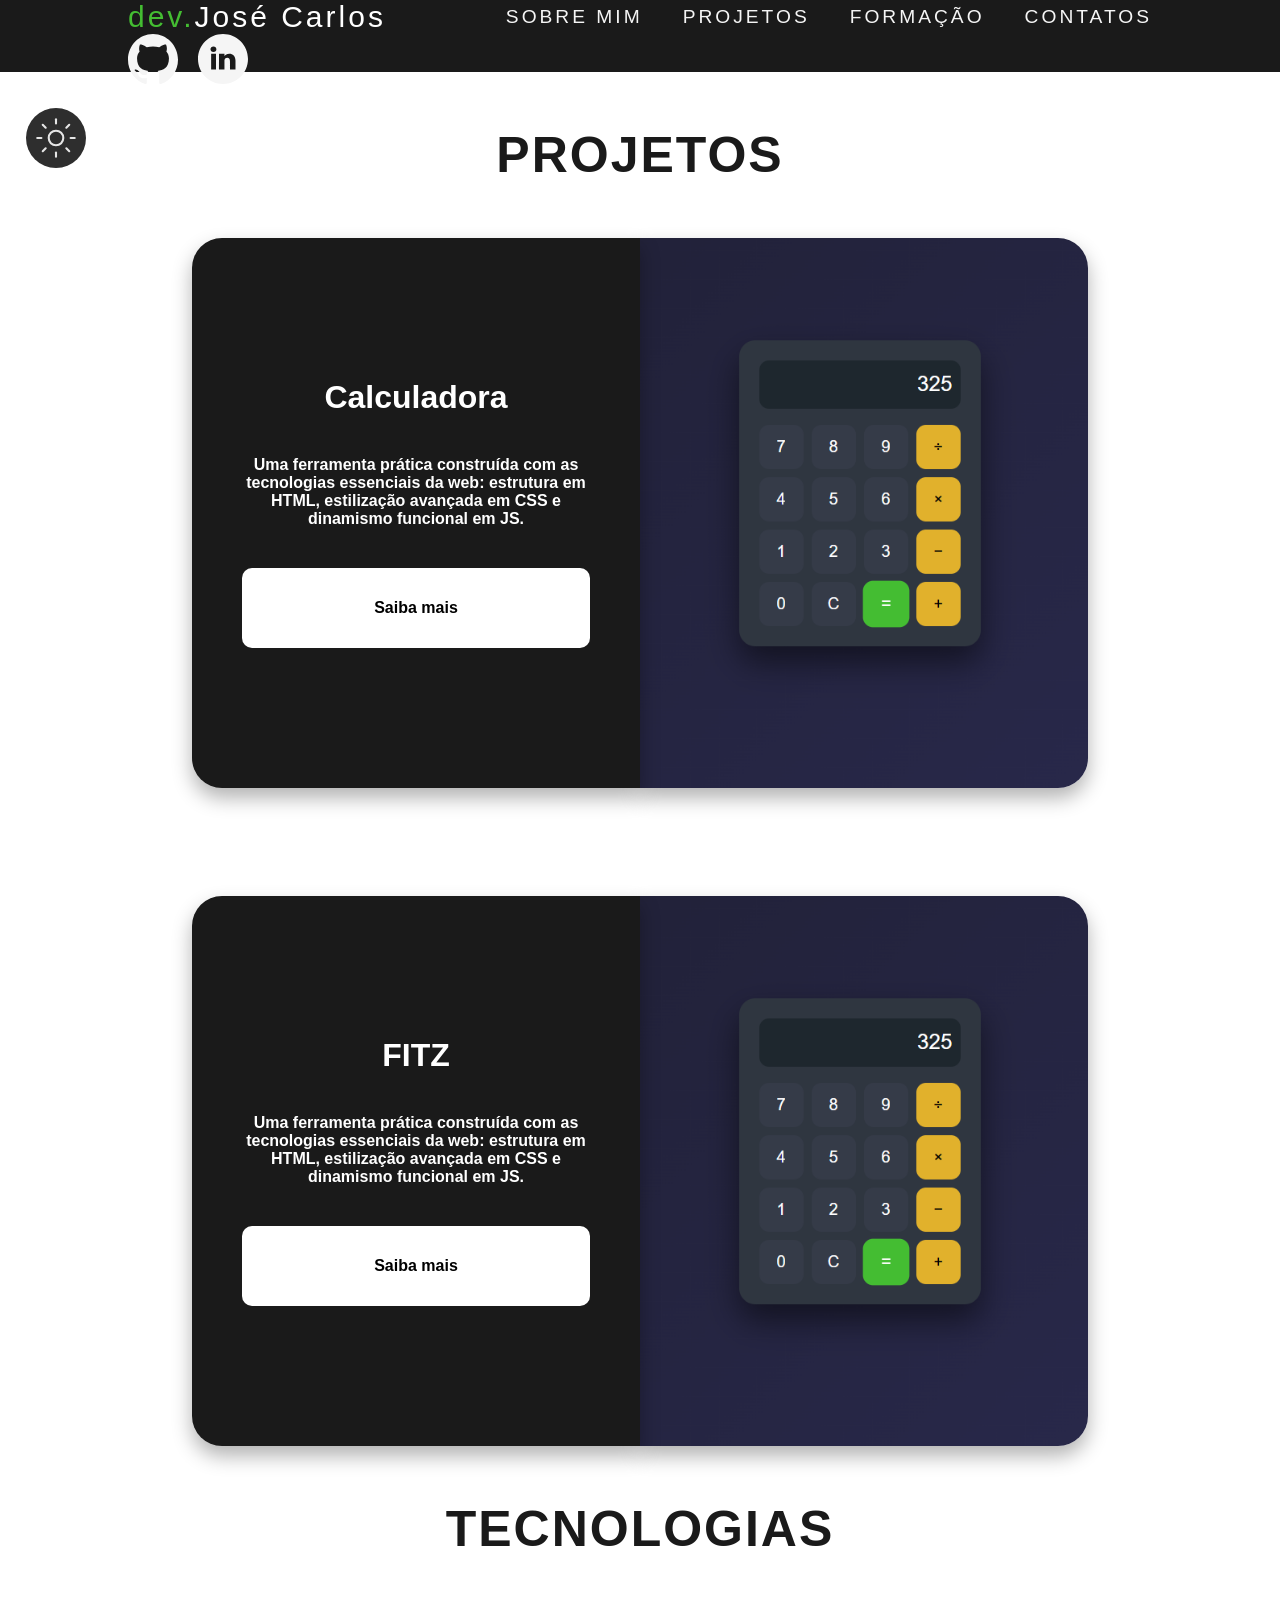
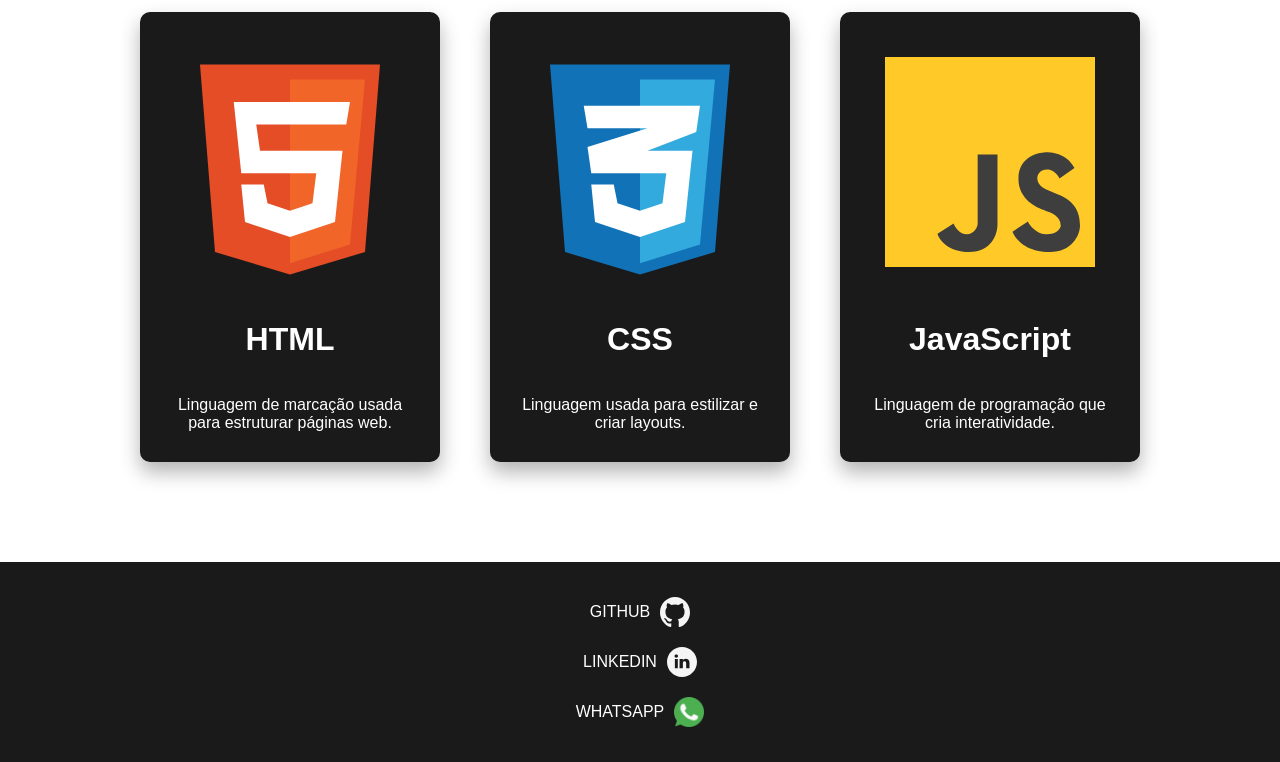
==== index.html @ c743f8f6 "fixamento de espaçamentos no css" ====
<!DOCTYPE html>
<html lang="en">

<head>
    <meta charset="UTF-8">
    <meta name="viewport" content="width=device-width, initial-scale=1.0">
    <title>Portfólio de José Carlos</title>
    <link rel="stylesheet" href="styles.css">
</head>


<body>
    <header>
        <nav class="nav-list">
            <a class="logo" href="log"><span>dev.</span>José Carlos</a>
            <ul>
                <li><a href="">SOBRE MIM</a></li>
                <li><a href="">PROJETOS</a></li>
                <li><a href="">FORMAÇÃO</a></li>
                <li><a href="">CONTATOS</a></li>
            </ul>
            <div class="social">
                <a href="https://github.com/JoseCarlos-SL" class="link_icon" target="_blank"><img src="img/github.svg" alt=""></a>
                <a href="" class="link_icon" target="_blank"><img src="img/linkedin.svg" alt=""></a>
            </div>
        </nav>
    </header>


    <main>
        <button id="toggle-dark" class="botao-tema">
                <img src="img/dark-mode.svg" alt="">
            </button>
        <section id="sobremim">

        </section>
        <section id="projetos">
            <h2>PROJETOS</h2>

            <article id="calculadora" class="box-geral">
                <div class="box-left">
                    <h3>Calculadora</h3>
                    <p>Uma ferramenta prática construída com as tecnologias essenciais da web: estrutura em HTML,
                        estilização avançada em CSS e dinamismo funcional em JS. </p>
                    <a href="">
                        <p>Saiba mais</p>
                    </a>
                </div>
                <div class="box-right"></div>
            </article>

            <article id="calculadora" class="box-geral">
                <div class="box-left">
                    <h3>FITZ</h3>
                    <p>Uma ferramenta prática construída com as tecnologias essenciais da web: estrutura em HTML,
                        estilização avançada em CSS e dinamismo funcional em JS. </p>
                    <a href="">
                        <p>Saiba mais</p>
                    </a>
                </div>
                <div class="box-right"></div>
            </article>

        </section>

        <section id="formacao">
            <h2>TECNOLOGIAS</h2>

            <div class="coluna-tecnologias">

                <article class="card">
                    <img src="img/html.svg" alt="">
                    <h3 class="tech-nome">HTML</h3>
                    <p class="tech-descricao">
                        Linguagem de marcação usada para estruturar páginas web.
                    </p>
                </article>


                <article class="card">
                    <img src="img/css.svg" alt="">
                    <h3 class="tech-nome">CSS</h3>
                    <p class="tech-descricao">
                        Linguagem usada para estilizar e criar layouts.
                    </p>

                </article>


                <article class="card">
                    <img src="img/js.svg" alt="">
                    <h3 class="tech-nome">JavaScript</h3>
                    <p class="tech-descricao">
                        Linguagem de programação que cria interatividade.
                    </p>

                </article>

            </div>

        </section>


        <section id="contatos">

        </section>
    </main>
    </div>

    <footer>
        <nav aria-label="Redes sociais">
            <ul>
                <li>
                    <a href="https://github.com/JoseCarlos-SL" target="_blank" rel="noopener noreferrer">
                        GITHUB <img src="img/github.svg" alt="">
                    </a>
                </li>
                <li>
                    <a href="https://linkedin.com/in/seuusuario" target="_blank" rel="noopener noreferrer">
                        LINKEDIN <img src="img/linkedin.svg" alt="">
                    </a>
                </li>
                <li>
                    <a href="https://wa.me/11985174779" target="_blank" rel="noopener noreferrer">
                        WHATSAPP <img src="img/whatsapp.png" alt="">
                    </a>
                </li>
            </ul>
        </nav>
    </footer>

    <script src="script.js"></script>
</body>

</html>
---- styles.css ----
* {
  padding: 0;
  margin: 0;
  box-sizing: border-box;
  font-family: "Inter", sans-serif;
  text-decoration: none;
  color: var(--textb-color);
  list-style: none;
}

/* *, *::before, *::after {
  transition:
    background-color 0.5s ease-in-out 0.3s,
    color 0.5s ease-in-out 0.3s,
    border-color 0.5s ease-in-out 0.3s,
    box-shadow 0.5s ease-in-out 0.3s;
} */

:root {
  --h2-color: #1a1a1a;
  --bg-color: #ffffff;
  --bg2-color: #1a1a1a;
  --bghover-color: #e1b12c;
  --textb-color: #ffffff;
  --textp-color: #000000;
  --box-shadow-color: 0 10px 20px rgba(0, 0, 0, 0.3);
  --bgc-color: #161b22;

  --dark-img: url(dark-mode.svg);
}

/* mudança ao apertar o botão do dark mode */
:root.dark-mode {
  --h2-color: #ffffff;
  --bg-color: #1a1a1a;
  --bg2-color: #ffffff;
  --bghover-color: #44bd32;
  --textb-color: rgb(0, 0, 0) 0;
  --textp-color: #ffffff;
  --box-shadow-color: none;
  --bgc-color: #ffffff;
  --dark-img: url(light.svg);
}

body {
  background-color: var(--bg-color);
}

/* ---------------------HEADER--------------------- */
.logo{
  font-size: 30px;
  letter-spacing: 3px;
  color: white;
}

.logo span{
  color: #44BD32;
}

.nav-list{
  height: 8vh;
  width: 100%;
  z-index: 2;
  padding: 0 10%;
  top: 0;
  position: fixed;
  background-color: #1a1a1a;
  
  display: flex;
  align-items: center;
  justify-content: space-between;
  flex-wrap: wrap;
}

.nav-list ul {
  display: flex;
  gap: 40px;
  list-style: none;
}

.nav-list ul a {
  letter-spacing: 3px;
  font-size: larger;
  color: #f5f5f5;
}



.social {
  display: flex;
  gap: 20px;
}

.link_icon img {
  width: 50px;
}

/* ---------------------DARKMODE--------------------- */
.botao-tema {
  position: fixed;
  top: 12%;
  left: 2%;
  background-color: transparent;
  border: none;
}

.botao-tema img {
  
  height: 60px;
  filter: invert(0.1);
}

.botao-tema:hover {
  transform: scale(1.2);
}

/* ---------------------MAIN--------------------- */
main{
  margin-top: 8vh;
}

/* ---------------------PROJETOS--------------------- */
#projetos {
  text-align: center;
  padding: 6vh 0 0 0;
}

h2 {
  font-size: 50px;
  color: var(--h2-color);
  letter-spacing: 2px;
}

.box-geral {
  padding: 6vh 0;
  display: flex;
  align-items: center;
  justify-content: center;
  width: 100%;
  font-weight: 600;
}

.box-geral a {
  display: flex;
  align-items: center;
  justify-content: center;
  color: black;
  background-color: var(--bg-color);
  height: 80px;
  width: 100%;
  border-radius: 10px;
}

.box-geral a p {
  color: var(--textp-color);
}

#calculadora a:hover {
  background-color: var(--bghover-color);
  transform: scale(1.05);
  transition: 0.2s;
  font-size: 110%;
}

.box-left {
  height: 550px;
  min-height: 250px;
  width: 35%;
  min-width: 300px;
  border-radius: 30px 0 0 30px;
  box-shadow: var(--box-shadow-color);
  background-color: var(--bg2-color);
  z-index: 1;
  display: flex;
  flex-direction: column;
  align-items: center;
  justify-content: center;
  gap: 40px;
  padding: 50px;
  color: #221616;
}
.box-right {
  background-position: center;
  height: 550px;
  min-height: 250px;
  width: 35%;
  min-width: 300px;
  border-radius: 0 30px 30px 0;
  box-shadow: var(--box-shadow-color);
  background-repeat: no-repeat;
  background-size: cover;
}

#calculadora .box-right {
  background-image: url(img/print-calculadora.png);
}

/* ---------------------FORMAÇÃO--------------------- */
#formacao {
  text-align: center;
 
}
.coluna-tecnologias {
  margin-top: 6vh;
  padding: 0 0 100px;
  display: flex;
  flex-wrap: wrap;
  flex-direction: row;
  gap: 50px;
  width: 100%;
  align-items: center;
  justify-content: center;
}

.card {
  width: 300px;
  height: 450px;
  background-color: var(--bg2-color);
  border-radius: 10px;
  padding: 30px;
  display: flex;
  flex-direction: column;
  justify-content: space-between;
  text-align: center;
  box-shadow: var(--box-shadow-color);
}

.card:hover {
  transform: scale(1.05);
  transition: 0.5s;
}

h3 {
  font-size: xx-large;
}

footer{
 background-color: #1a1a1a;
}

footer nav{
  height: 200px;
  width: 100%;
  display: flex;
  align-items: center;
  justify-content: center;
  
}

footer nav ul{
  display: flex;
  flex-direction: column;
  gap: 20px;
}

footer a{
  height: 30px;
  display: flex;
  gap: 10px;
  color: white;
  align-items: center;
  justify-content: center;
}

footer img{
  width: 30px;
}

/* @media (max-width: 480px) {

  .link_icon{
    display: none;
  }

  .box-geral {
    flex-direction: column;
    height: 600px;
  }
  .box-left {
    border-radius: 30px 30px 0 0;
  }
  .box-right {
    border-radius: 0 0 30px 30px;
  }

  .card{
    transform: scale(0.9);
  }

  nav ul {
    z-index: 2;
    position: absolute;
    top: 100%;
    right: -20%;
    background: #1a1a1a;
    flex-direction: column;
    width: 220px;
    padding: 20px;
    transform: translateX(100%);
    transition: transform 0.4s ease;
  }

  nav ul.active {
    transform: translateX(0);
  }

  .hamburger {
    display: flex;
  }
}

@media (max-width: 768px) {
}

@media (min-width: 1024px) {
  header {
    height: 100px;
  }
} */
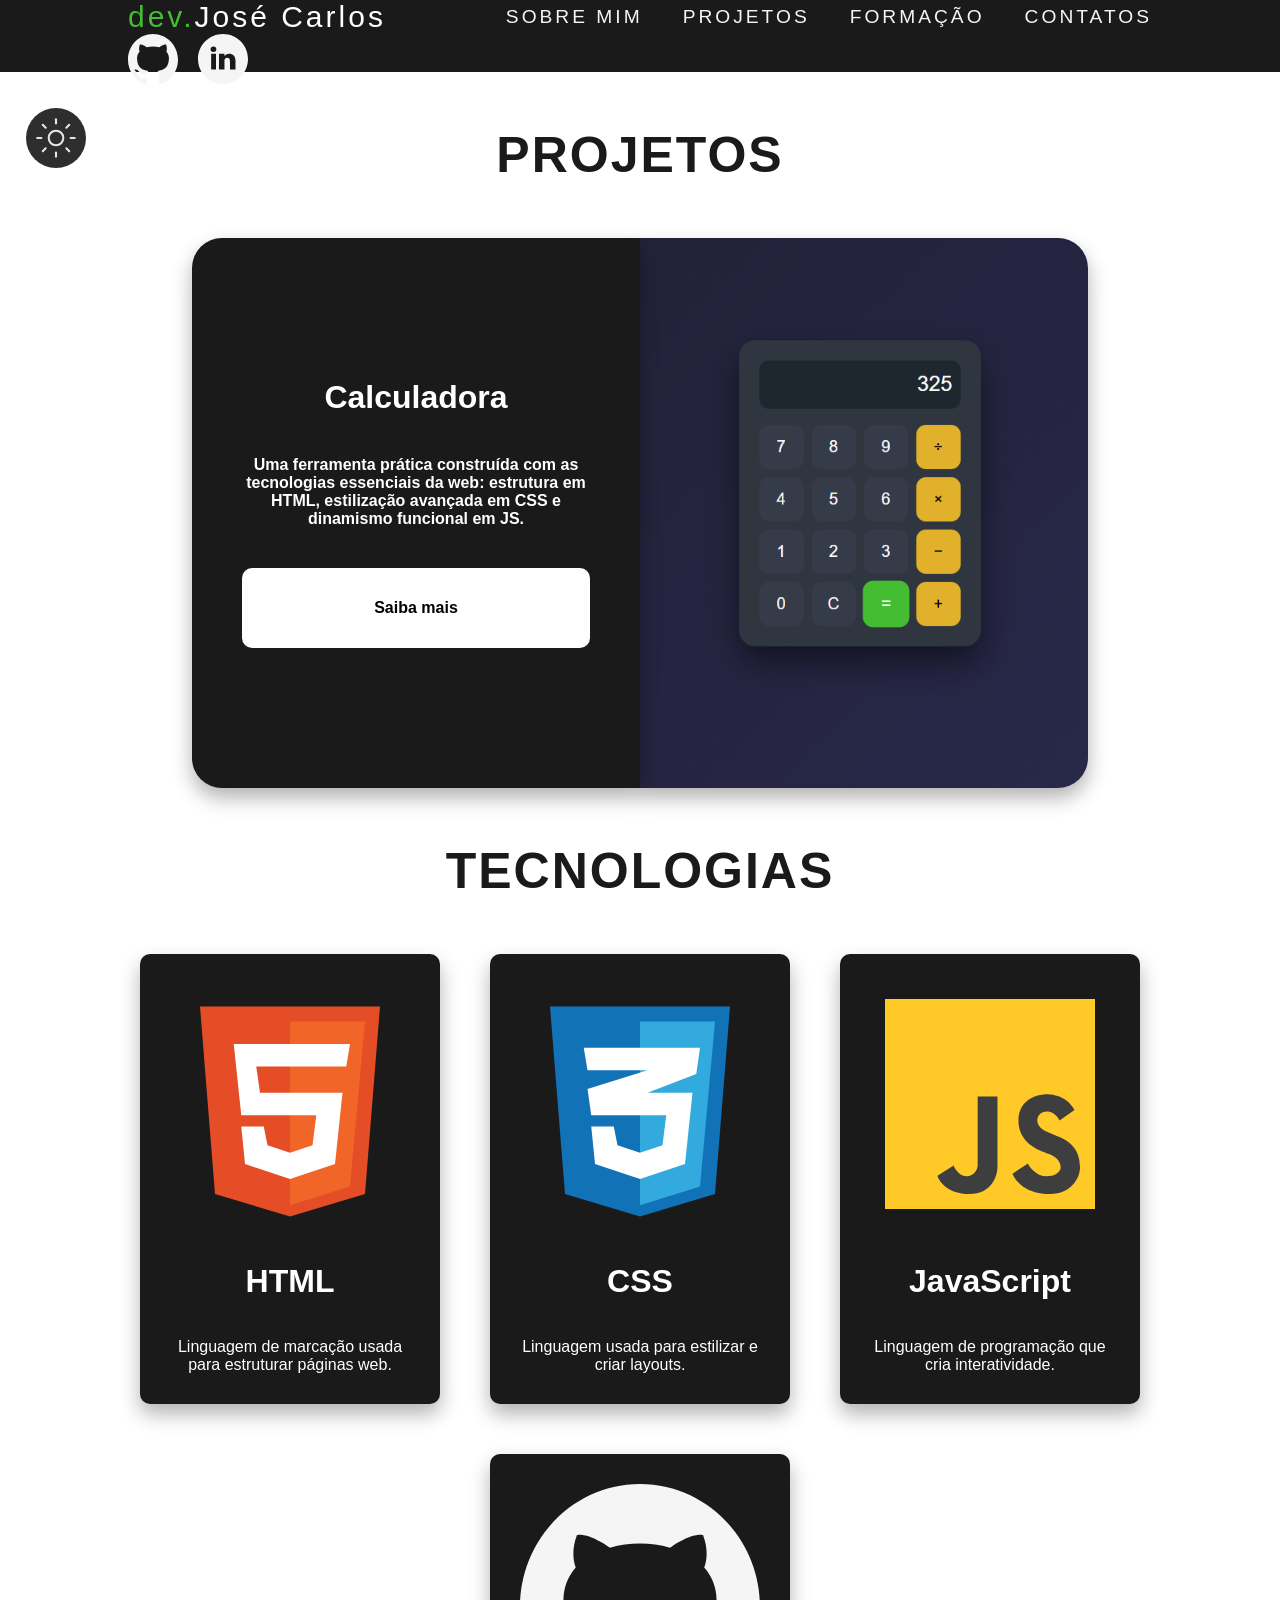
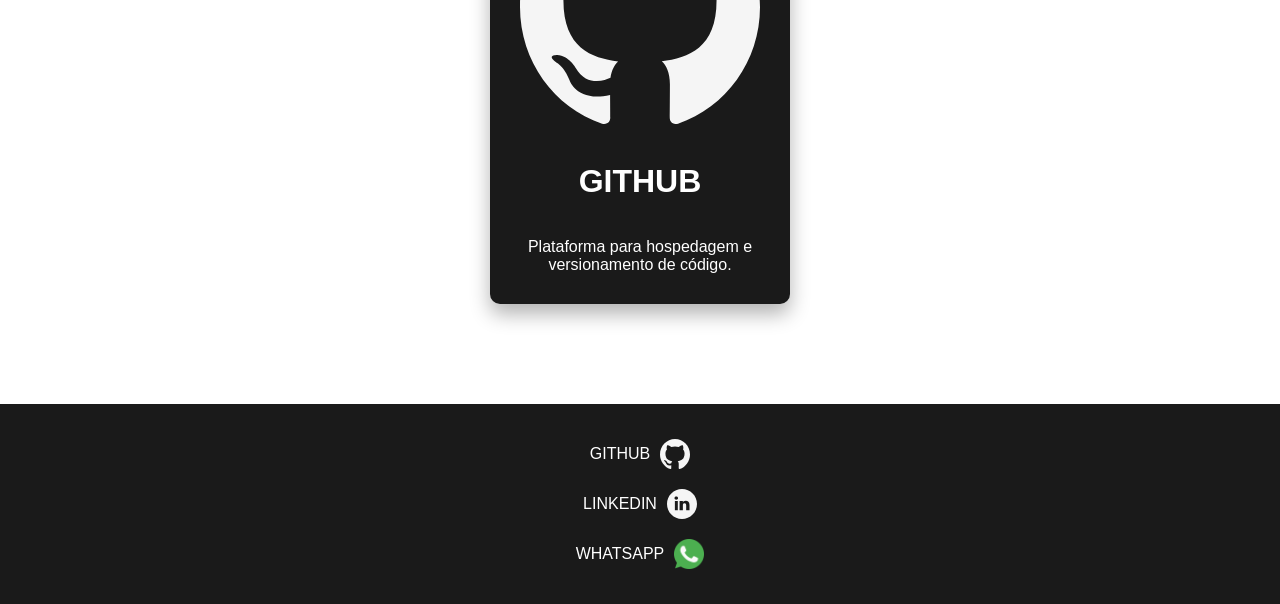
==== commit 1c8935b0: "adição do card github e remoção do projeto 2(teste)" ====
--- a/index.html
+++ b/index.html
@@ -49,7 +49,7 @@
                 <div class="box-right"></div>
             </article>
 
-            <article id="calculadora" class="box-geral">
+            <!-- <article id="calculadora" class="box-geral">
                 <div class="box-left">
                     <h3>FITZ</h3>
                     <p>Uma ferramenta prática construída com as tecnologias essenciais da web: estrutura em HTML,
@@ -59,7 +59,7 @@
                     </a>
                 </div>
                 <div class="box-right"></div>
-            </article>
+            </article> -->
 
         </section>
 
@@ -92,6 +92,15 @@
                     <h3 class="tech-nome">JavaScript</h3>
                     <p class="tech-descricao">
                         Linguagem de programação que cria interatividade.
+                    </p>
+
+                </article>
+
+                <article class="card">
+                    <img class="card-github" src="img/github.svg" alt="">
+                    <h3 class="tech-nome">GITHUB</h3>
+                    <p class="tech-descricao">
+                        Plataforma para hospedagem e versionamento de código.
                     </p>
 
                 </article>
--- a/styles.css
+++ b/styles.css
@@ -25,8 +25,7 @@
   --textp-color: #000000;
   --box-shadow-color: 0 10px 20px rgba(0, 0, 0, 0.3);
   --bgc-color: #161b22;
-
-  --dark-img: url(dark-mode.svg);
+  --card-github: invert(0);
 }
 
 /* mudança ao apertar o botão do dark mode */
@@ -39,7 +38,7 @@
   --textp-color: #ffffff;
   --box-shadow-color: none;
   --bgc-color: #ffffff;
-  --dark-img: url(light.svg);
+  --card-github: invert(0.9);
 }
 
 body {
@@ -82,6 +81,10 @@
   letter-spacing: 3px;
   font-size: larger;
   color: #f5f5f5;
+}
+
+.nav-list ul a:hover{
+  color: #44bd32;
 }
 
 
@@ -223,6 +226,10 @@
   justify-content: space-between;
   text-align: center;
   box-shadow: var(--box-shadow-color);
+}
+
+ .card-github{
+  filter: var(--card-github);
 }
 
 .card:hover {
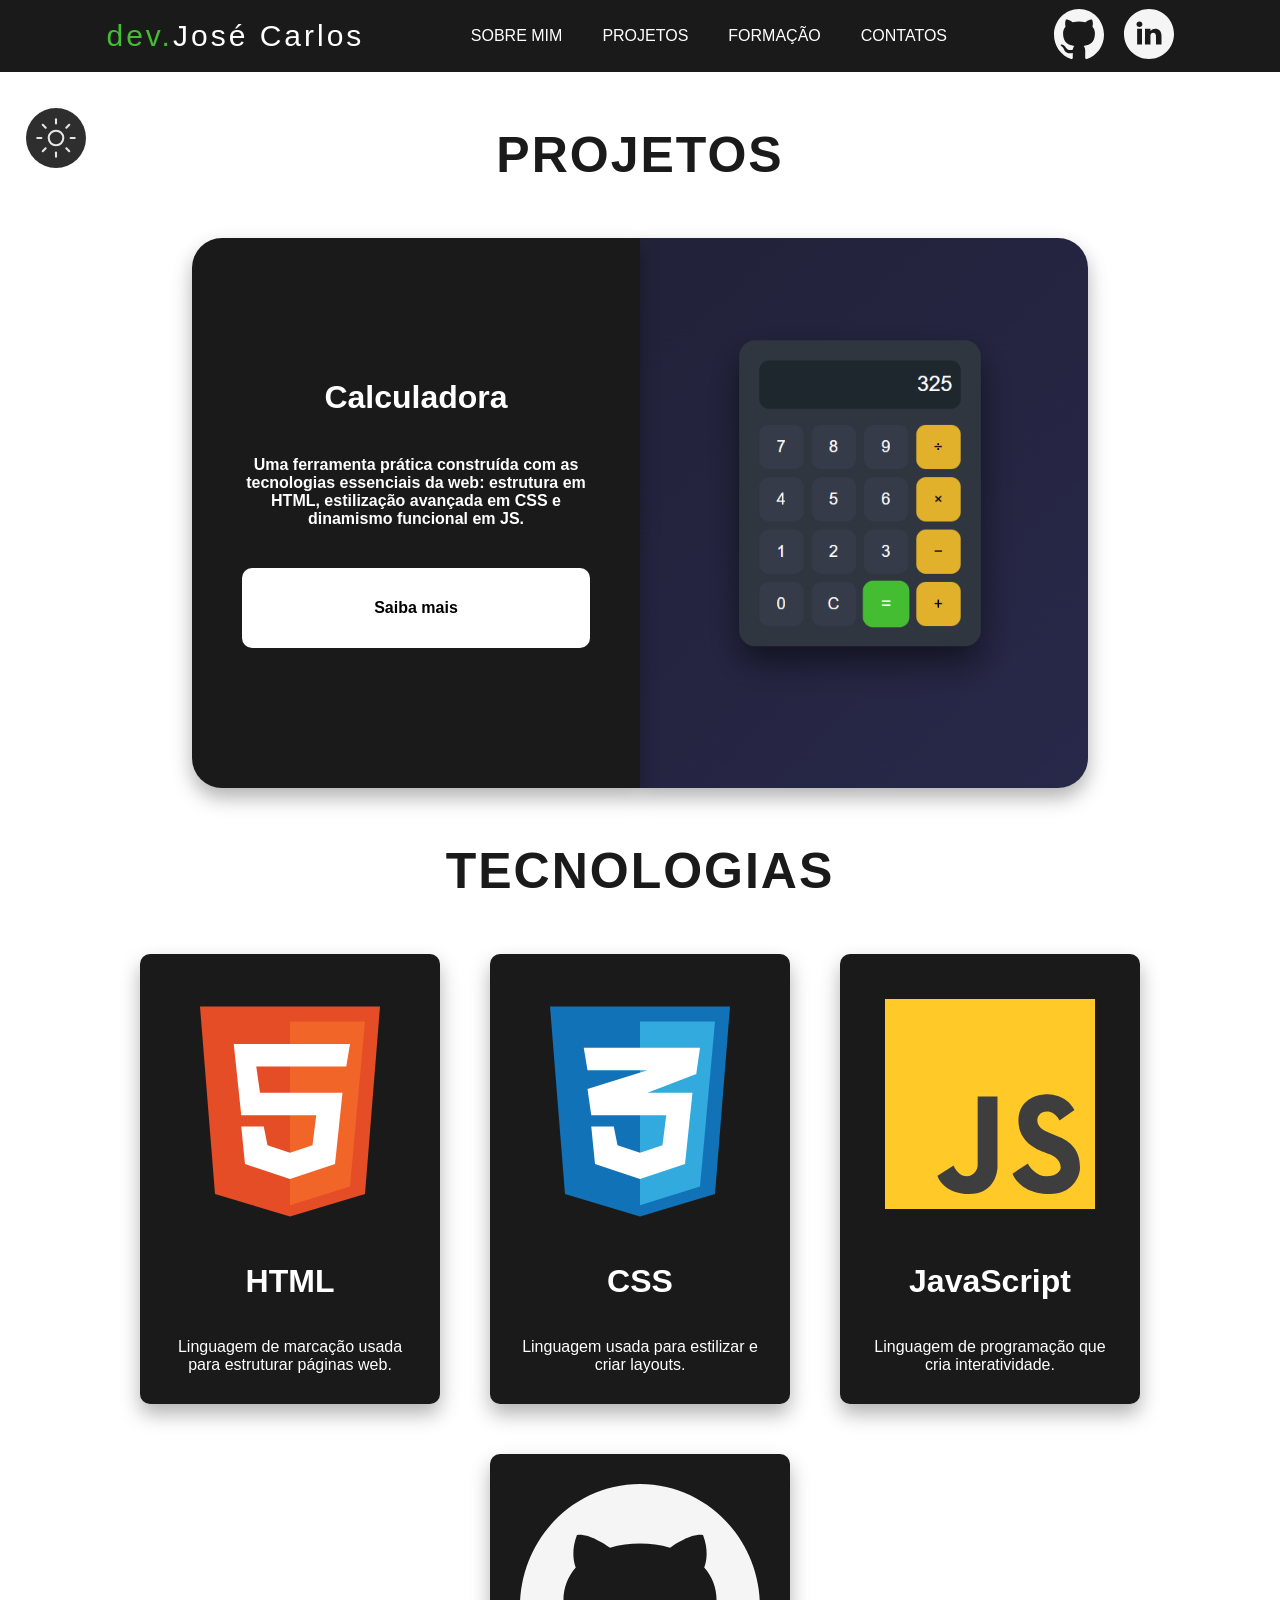
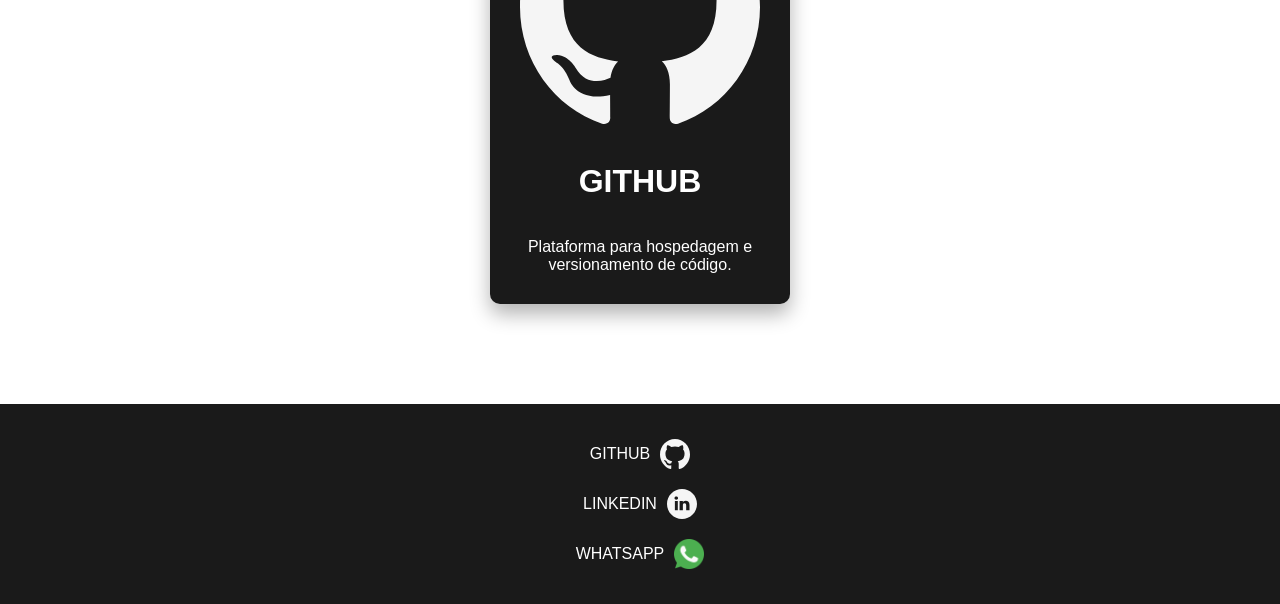
==== commit 09f5a82e: "Adiciona menu mobile(não completo)" ====
--- a/index.html
+++ b/index.html
@@ -11,9 +11,14 @@
 
 <body>
     <header>
-        <nav class="nav-list">
+        <nav>
             <a class="logo" href="log"><span>dev.</span>José Carlos</a>
-            <ul>
+            <div class="mobile-menu">
+                <div class="line1"></div>
+                <div class="line2"></div>
+                <div class="line3"></div>
+            </div>
+            <ul class="nav-list">
                 <li><a href="">SOBRE MIM</a></li>
                 <li><a href="">PROJETOS</a></li>
                 <li><a href="">FORMAÇÃO</a></li>
@@ -138,7 +143,7 @@
         </nav>
     </footer>
 
-    <script src="script.js"></script>
+    <script src="script.js" defer></script>
 </body>
 
 </html>
--- a/styles.css
+++ b/styles.css
@@ -46,55 +46,62 @@
 }
 
 /* ---------------------HEADER--------------------- */
-.logo{
+header nav{
+  top: 0;
+  height: 8vh;
+  width: 100%;
+  position: fixed;
+  display: flex;
+  justify-content: center;
+  align-items: center;
+  justify-content: space-evenly;
+  background-color: #1a1a1a;
+}
+
+header .logo{
   font-size: 30px;
   letter-spacing: 3px;
   color: white;
 }
 
-.logo span{
+header .logo span{
   color: #44BD32;
 }
 
-.nav-list{
-  height: 8vh;
-  width: 100%;
-  z-index: 2;
-  padding: 0 10%;
-  top: 0;
-  position: fixed;
-  background-color: #1a1a1a;
-  
-  display: flex;
-  align-items: center;
-  justify-content: space-between;
-  flex-wrap: wrap;
-}
-
-.nav-list ul {
+header .nav-list {
   display: flex;
   gap: 40px;
   list-style: none;
 }
 
-.nav-list ul a {
+header .nav-list ul a {
   letter-spacing: 3px;
   font-size: larger;
   color: #f5f5f5;
 }
 
-.nav-list ul a:hover{
+header .nav-list ul a:hover{
   color: #44bd32;
 }
 
-
-
-.social {
+header .mobile-menu{
+  display: none;
+  cursor: pointer;
+}
+
+header .mobile-menu div{
+  width: 32px;
+  height: 2px;
+  background-color: #ffffff;
+  margin: 8px;
+}
+
+header .social {
   display: flex;
   gap: 20px;
 }
 
-.link_icon img {
+header .link_icon img {
   width: 50px;
 }
 
@@ -271,6 +278,43 @@
 
 footer img{
   width: 30px;
+}
+
+@media (max-width:1024px){
+  body{
+    overflow-x: hidden;
+  }
+
+  .social img{
+    display: none;
+  }
+
+  .nav-list{
+    position: fixed;
+    top: 8vh;
+    right: 0;
+    width: 50vw;
+    height: 92vh;
+    background: #1a1a1a;
+    flex-direction: column;
+    align-items: center;
+    transform: translateX(100%);
+    transition: transform 0.5s ease-in;
+  }
+
+  .nav-list li {
+    margin-left: 0;
+  }
+
+  header .mobile-menu{
+    display: block;
+    position: absolute;
+    right: 10%;
+  }
+}
+
+.nav-list.active{
+  transform: translateX(0);
 }
 
 /* @media (max-width: 480px) {
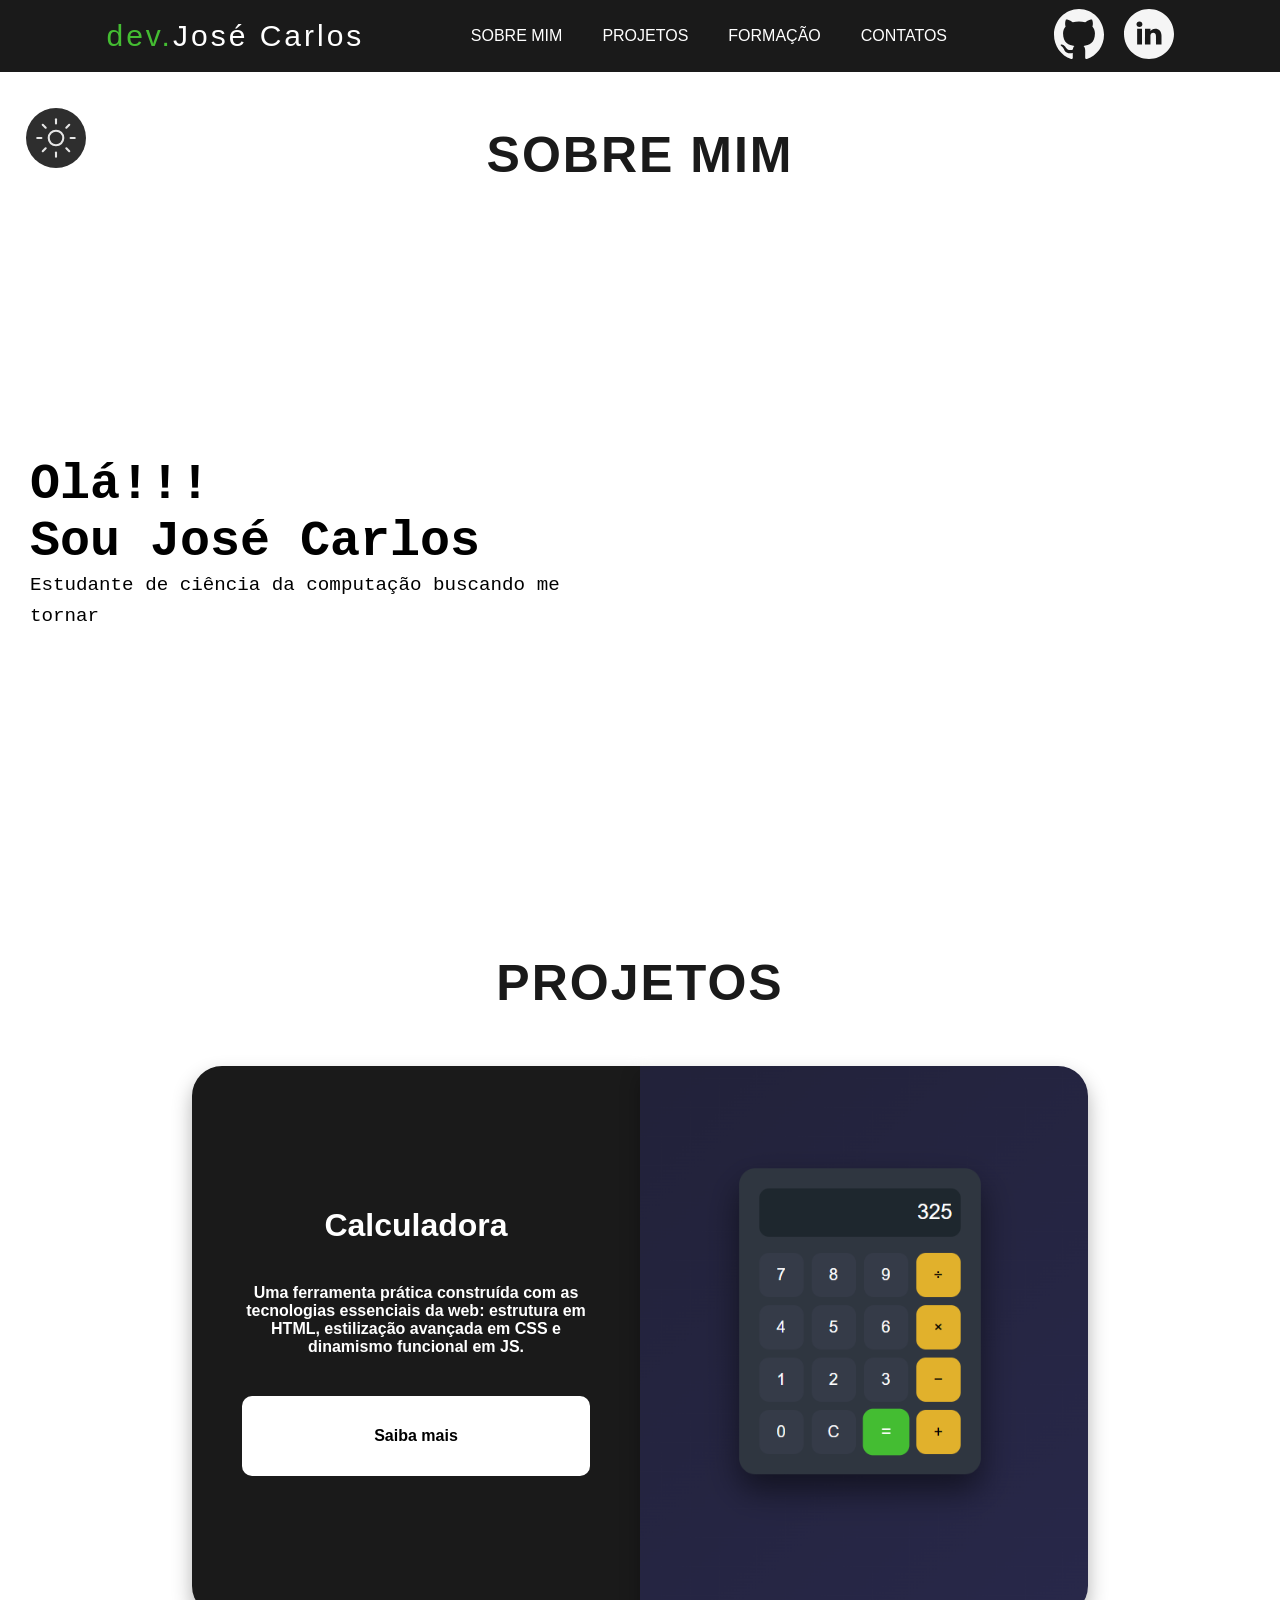
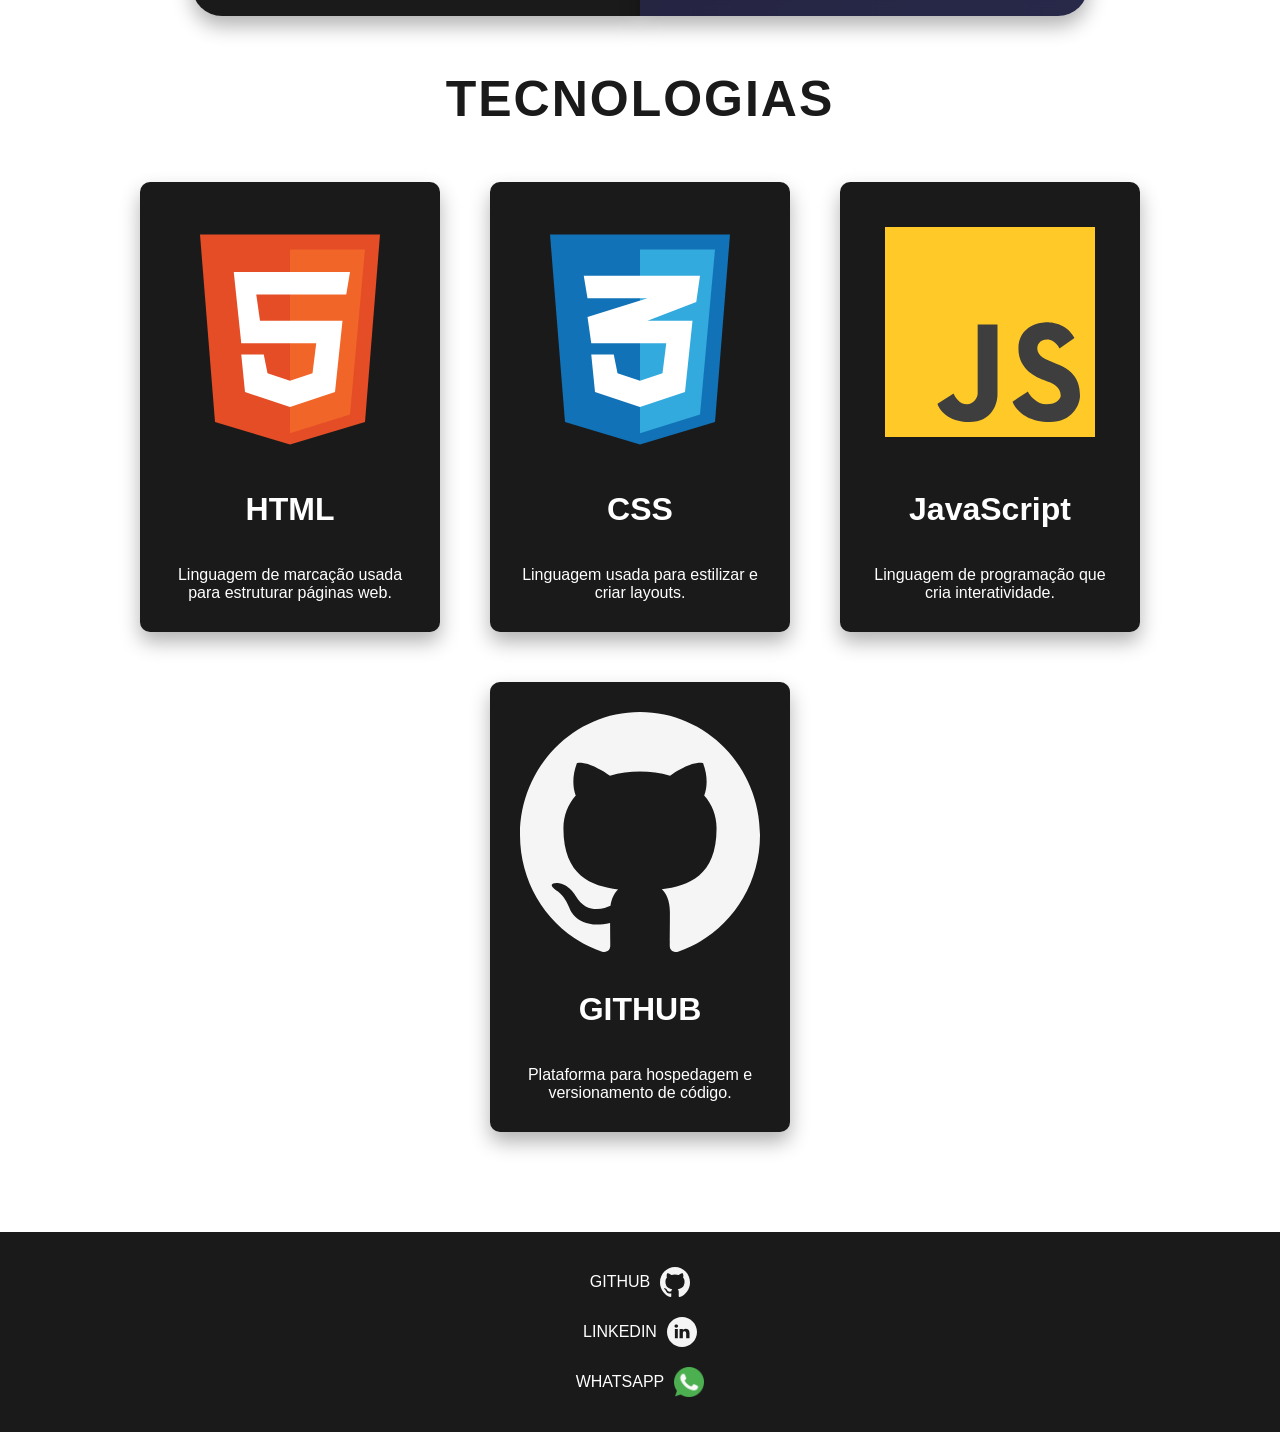
==== commit 4a87ce05: "Corrige os caminhos de link para calculadora, e remove o arquivo principal para funcionar no github" ====
--- a/index.html
+++ b/index.html
@@ -19,14 +19,16 @@
                 <div class="line3"></div>
             </div>
             <ul class="nav-list">
-                <li><a href="">SOBRE MIM</a></li>
-                <li><a href="">PROJETOS</a></li>
-                <li><a href="">FORMAÇÃO</a></li>
-                <li><a href="">CONTATOS</a></li>
+                <li><a href="#sobremim">SOBRE MIM</a></li>
+                <li><a href="#projetos">PROJETOS</a></li>
+                <li><a href="#formacao">FORMAÇÃO</a></li>
+                <li><a href="#contatos">CONTATOS</a></li>
             </ul>
             <div class="social">
-                <a href="https://github.com/JoseCarlos-SL" class="link_icon" target="_blank"><img src="img/github.svg" alt=""></a>
-                <a href="" class="link_icon" target="_blank"><img src="img/linkedin.svg" alt=""></a>
+                <a href="https://github.com/JoseCarlos-SL" class="link_icon" target="_blank"><img src="img/github.svg"
+                        alt=""></a>
+                <a href="https://www.linkedin.com/in/jose-carlos-s-l/" class="link_icon" target="_blank"><img
+                        src="img/linkedin.svg" alt=""></a>
             </div>
         </nav>
     </header>
@@ -34,11 +36,25 @@
 
     <main>
         <button id="toggle-dark" class="botao-tema">
-                <img src="img/dark-mode.svg" alt="">
-            </button>
+            <img src="img/dark-mode.svg" alt="">
+        </button>
+
         <section id="sobremim">
+            <h2>SOBRE MIM</h2>
+
+            <article class="sobre">
+                <div class="boxtextosobremim">
+                    <h4>Olá!!!</h4>
+                    <h4>Sou José Carlos</h4>
+                    <p id="typing"></p>
+                </div>
+                <div class="boximagemsobremim">
+
+                </div>
+            </article>
 
         </section>
+
         <section id="projetos">
             <h2>PROJETOS</h2>
 
@@ -47,7 +63,7 @@
                     <h3>Calculadora</h3>
                     <p>Uma ferramenta prática construída com as tecnologias essenciais da web: estrutura em HTML,
                         estilização avançada em CSS e dinamismo funcional em JS. </p>
-                    <a href="">
+                    <a href="calculadorajs/index.html" target="_blank">
                         <p>Saiba mais</p>
                     </a>
                 </div>
@@ -113,30 +129,25 @@
             </div>
 
         </section>
-
-
-        <section id="contatos">
-
-        </section>
     </main>
     </div>
 
-    <footer>
+    <footer id="contatos">
         <nav aria-label="Redes sociais">
             <ul>
                 <li>
-                    <a href="https://github.com/JoseCarlos-SL" target="_blank" rel="noopener noreferrer">
-                        GITHUB <img src="img/github.svg" alt="">
+                    <a href="https://github.com/JoseCarlos-SL" target="_blank">
+                        GITHUB <img src="img/github.svg" alt="link do github">
                     </a>
                 </li>
                 <li>
-                    <a href="https://linkedin.com/in/seuusuario" target="_blank" rel="noopener noreferrer">
-                        LINKEDIN <img src="img/linkedin.svg" alt="">
+                    <a href="https://www.linkedin.com/in/jose-carlos-s-l/" target="_blank">
+                        LINKEDIN <img src="img/linkedin.svg" alt="link do linkedin">
                     </a>
                 </li>
                 <li>
-                    <a href="https://wa.me/11985174779" target="_blank" rel="noopener noreferrer">
-                        WHATSAPP <img src="img/whatsapp.png" alt="">
+                    <a href="https://wa.me/5511985174779" target="_blank">
+                        WHATSAPP <img src="img/whatsapp.png" alt="número do whatsapp 5511985174779">
                     </a>
                 </li>
             </ul>
--- a/styles.css
+++ b/styles.css
@@ -1,11 +1,17 @@
 * {
   padding: 0;
   margin: 0;
-  box-sizing: border-box;
+  box-sizing: border-box; 
   font-family: "Inter", sans-serif;
   text-decoration: none;
   color: var(--textb-color);
   list-style: none;
+  scroll-margin-top: 50px;
+}
+
+html {
+  scroll-behavior: smooth;
+  
 }
 
 /* *, *::before, *::after {
@@ -46,8 +52,10 @@
 }
 
 /* ---------------------HEADER--------------------- */
+
 header nav{
   top: 0;
+  left: 0;
   height: 8vh;
   width: 100%;
   position: fixed;
@@ -56,6 +64,7 @@
   align-items: center;
   justify-content: space-evenly;
   background-color: #1a1a1a;
+  z-index: 2;
 }
 
 header .logo{
@@ -80,11 +89,16 @@
   color: #f5f5f5;
 }
 
+header a{
+  color: rgb(255, 255, 255);
+}
+
 header .nav-list ul a:hover{
   color: #44bd32;
 }
 
 header .mobile-menu{
+  visibility: hidden;
   display: none;
   cursor: pointer;
 }
@@ -128,7 +142,62 @@
 main{
   margin-top: 8vh;
 }
-
+/* ---------------------SOBREMIM--------------------- */
+#sobremim{
+  text-align: center;
+  padding: 6vh 0 0 0;
+  height: 92vh;
+}
+
+.sobre{
+  display: flex;
+  align-items: center;
+  justify-content: center;
+  height: 80vh;
+  width: 100%;
+}
+
+.boxtextosobremim{
+  padding: 0 0 0 30px;
+  display: flex;
+  flex-direction: column;
+  justify-content: center;
+  text-align: start;
+  width: 50%;
+  height: 100%;
+  
+}
+
+.boxtextosobremim h4{
+  font-size: 50px;
+  color: var(--textp-color);
+  font-family: monospace;
+}
+
+/* cursor só na linha ativa */
+#typing {
+  color: var(--textp-color);
+  font-family: monospace;
+  font-size: 1.2rem;
+  line-height: 1.6;
+}
+
+.cursor {
+  border-right: 2px solid;
+  animation: blink 0.7s infinite;
+}
+
+@keyframes blink {
+  50% {
+    border-color: transparent;
+  }
+}
+
+.boximagemsobremim{
+  background-color: rgb(255, 255, 255);
+  width: 50%;
+  height: 100%;
+}
 /* ---------------------PROJETOS--------------------- */
 #projetos {
   text-align: center;
@@ -180,7 +249,6 @@
   border-radius: 30px 0 0 30px;
   box-shadow: var(--box-shadow-color);
   background-color: var(--bg2-color);
-  z-index: 1;
   display: flex;
   flex-direction: column;
   align-items: center;
@@ -283,7 +351,9 @@
 @media (max-width:1024px){
   body{
     overflow-x: hidden;
-  }
+    width: 100%;
+  }
+  
 
   .social img{
     display: none;
@@ -299,6 +369,7 @@
     flex-direction: column;
     align-items: center;
     transform: translateX(100%);
+    
     transition: transform 0.5s ease-in;
   }
 
@@ -307,6 +378,7 @@
   }
 
   header .mobile-menu{
+    visibility: visible;
     display: block;
     position: absolute;
     right: 10%;
@@ -317,7 +389,15 @@
   transform: translateX(0);
 }
 
-/* @media (max-width: 480px) {
+ @media (max-width: 480px) {
+
+  .botao-tema{
+    size-adjust: 1.9;
+  }
+
+  header .logo{
+    font-size: 20px;
+  }
 
   .link_icon{
     display: none;
@@ -337,29 +417,10 @@
   .card{
     transform: scale(0.9);
   }
-
-  nav ul {
-    z-index: 2;
-    position: absolute;
-    top: 100%;
-    right: -20%;
-    background: #1a1a1a;
-    flex-direction: column;
-    width: 220px;
-    padding: 20px;
-    transform: translateX(100%);
-    transition: transform 0.4s ease;
-  }
-
-  nav ul.active {
-    transform: translateX(0);
-  }
-
-  .hamburger {
-    display: flex;
-  }
-}
-
+}
+
+
+/*
 @media (max-width: 768px) {
 }
 
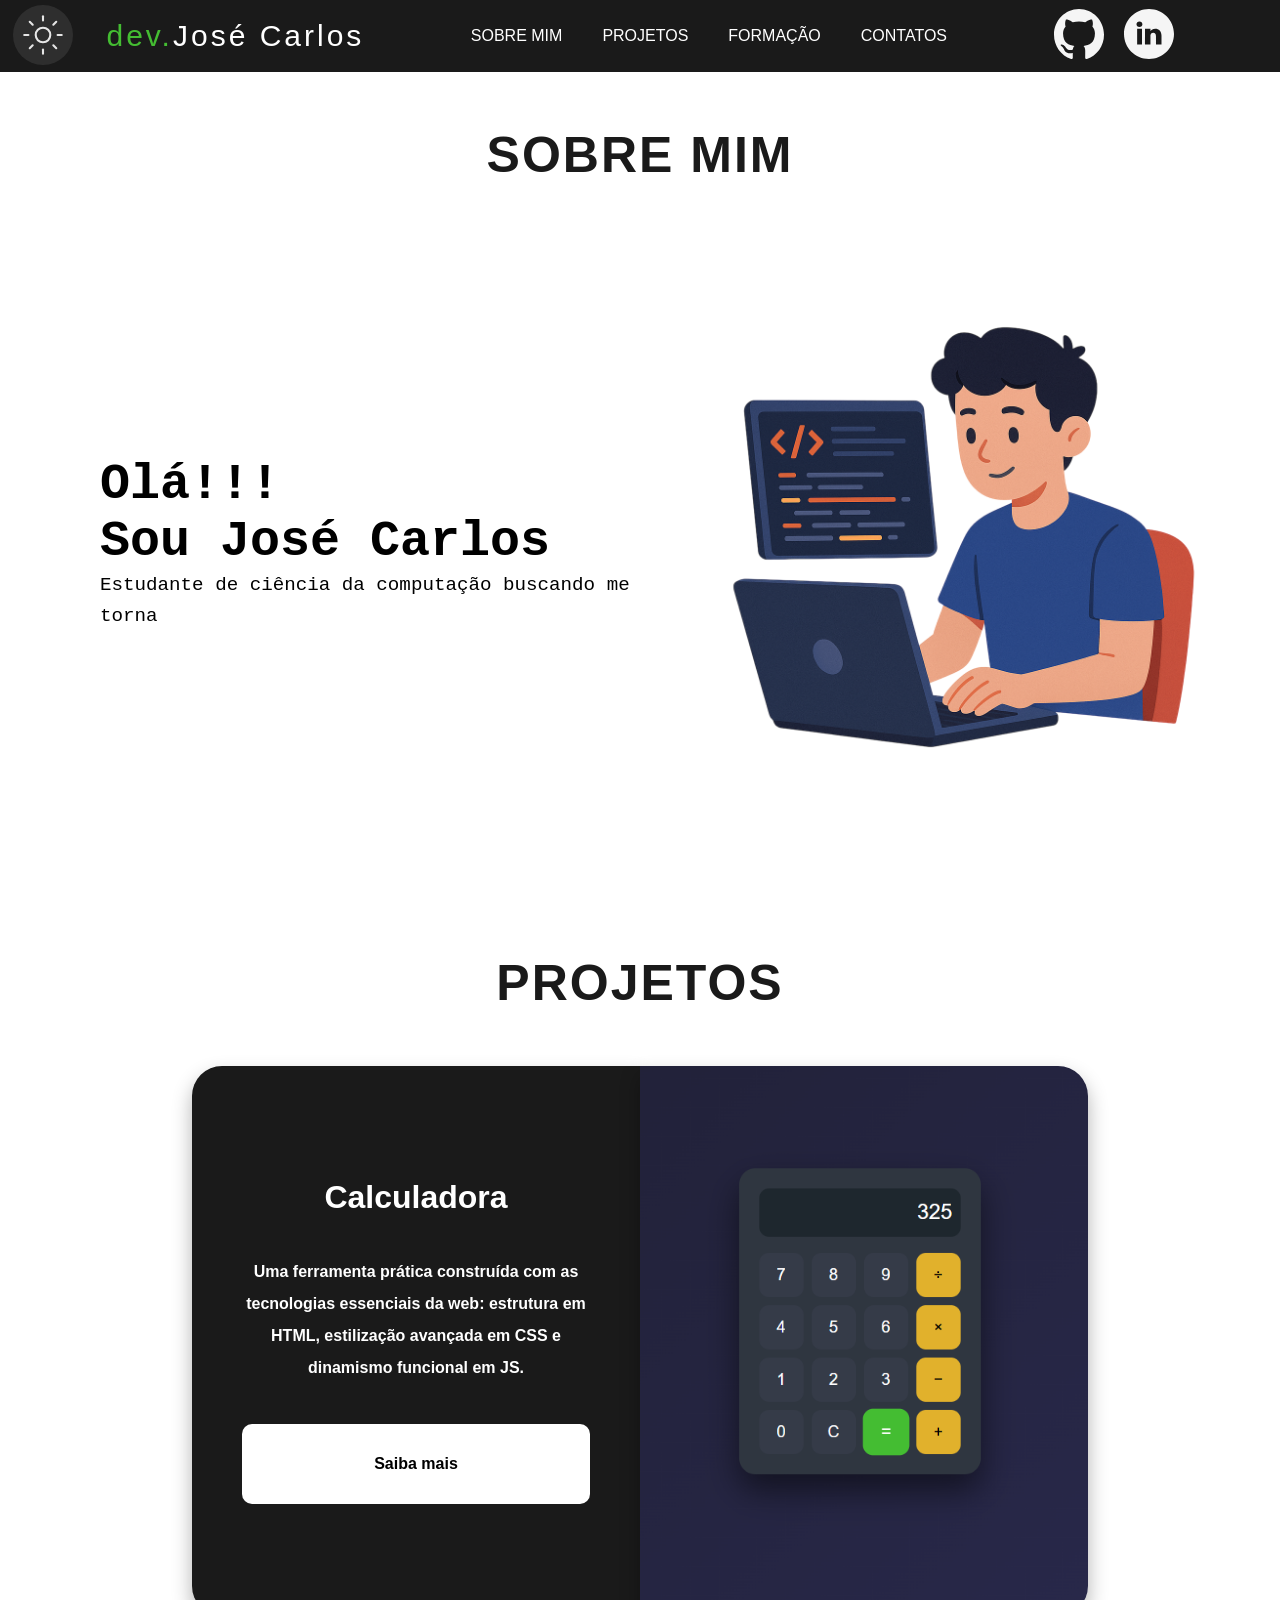
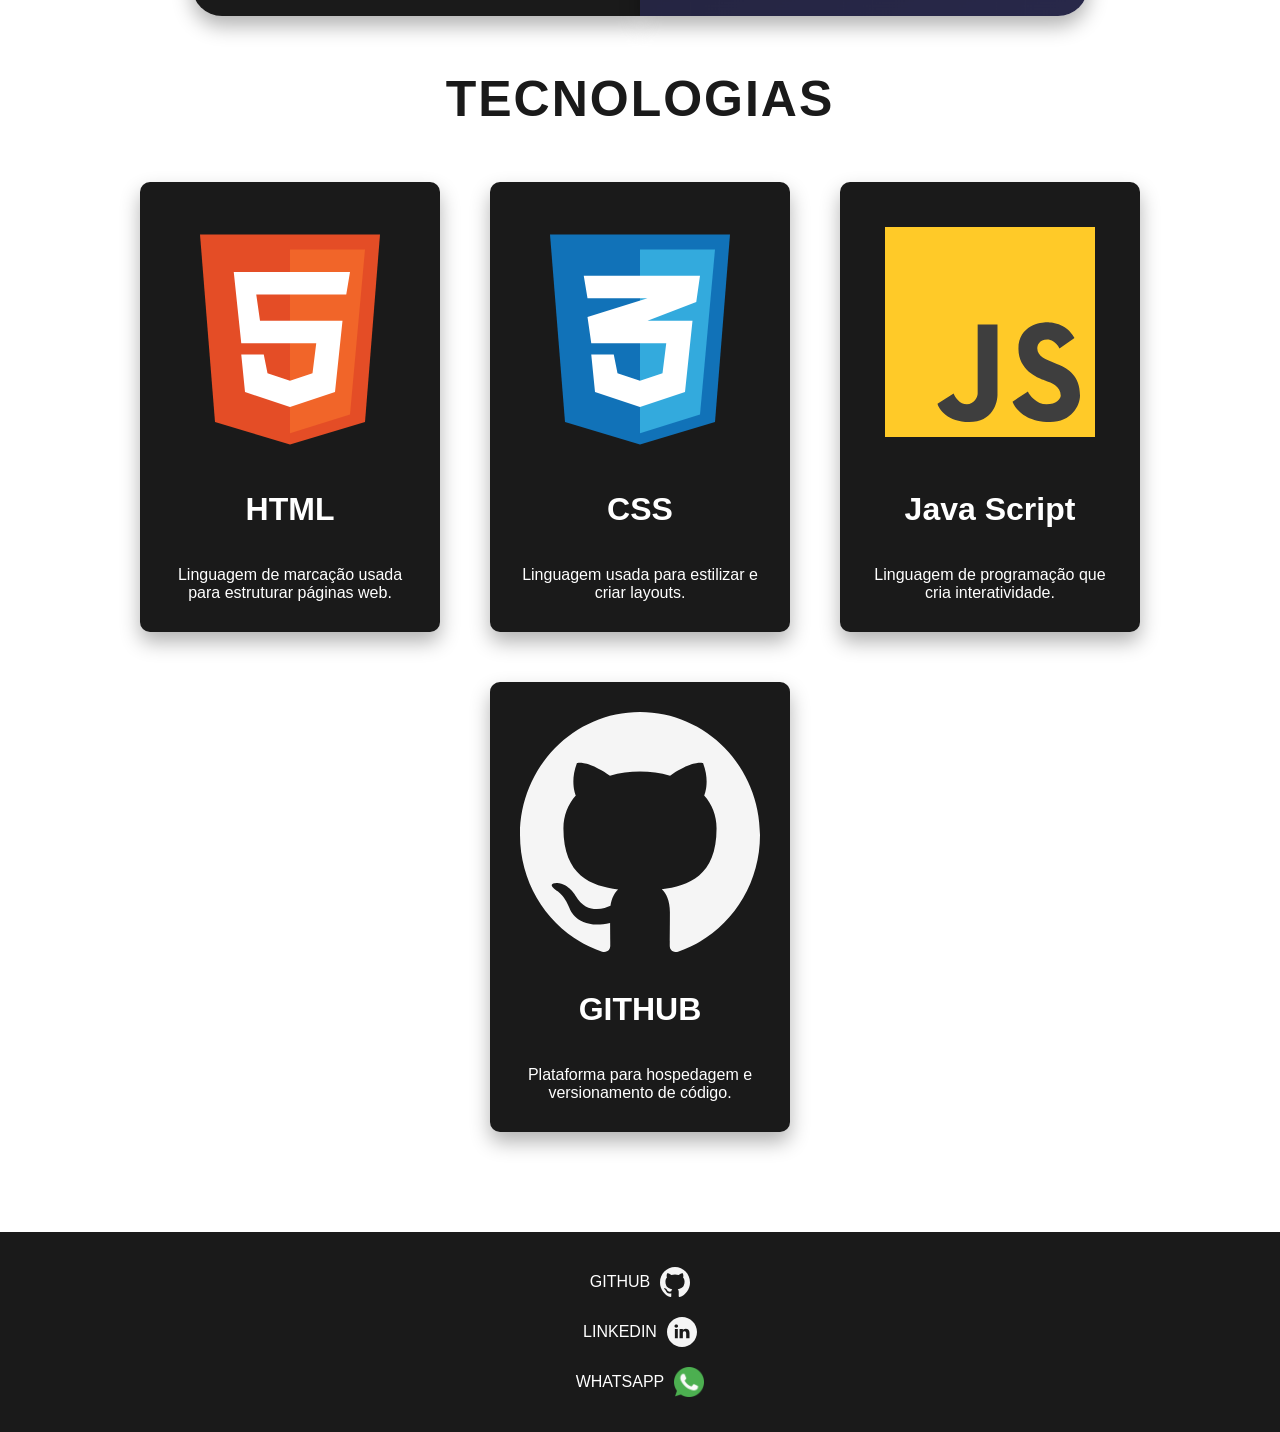
==== commit 7dfd72f1: "finaliza sobre mim, pequenas correções" ====
--- a/index.html
+++ b/index.html
@@ -45,11 +45,11 @@
             <article class="sobre">
                 <div class="boxtextosobremim">
                     <h4>Olá!!!</h4>
-                    <h4>Sou José Carlos</h4>
+                    <h4 class="nome">Sou José Carlos</h4>
                     <p id="typing"></p>
                 </div>
                 <div class="boximagemsobremim">
-
+                    <div class="imagemsobremim"></div>
                 </div>
             </article>
 
@@ -110,7 +110,7 @@
 
                 <article class="card">
                     <img src="img/js.svg" alt="">
-                    <h3 class="tech-nome">JavaScript</h3>
+                    <h3 class="tech-nome">Java Script</h3>
                     <p class="tech-descricao">
                         Linguagem de programação que cria interatividade.
                     </p>
--- a/styles.css
+++ b/styles.css
@@ -1,7 +1,7 @@
 * {
   padding: 0;
   margin: 0;
-  box-sizing: border-box; 
+  box-sizing: border-box;
   font-family: "Inter", sans-serif;
   text-decoration: none;
   color: var(--textb-color);
@@ -11,7 +11,6 @@
 
 html {
   scroll-behavior: smooth;
-  
 }
 
 /* *, *::before, *::after {
@@ -51,9 +50,13 @@
   background-color: var(--bg-color);
 }
 
+#formacao {
+  scroll-margin-top: 100px;
+}
+
 /* ---------------------HEADER--------------------- */
 
-header nav{
+header nav {
   top: 0;
   left: 0;
   height: 8vh;
@@ -67,14 +70,14 @@
   z-index: 2;
 }
 
-header .logo{
+header .logo {
   font-size: 30px;
   letter-spacing: 3px;
   color: white;
 }
 
-header .logo span{
-  color: #44BD32;
+header .logo span {
+  color: #44bd32;
 }
 
 header .nav-list {
@@ -89,21 +92,21 @@
   color: #f5f5f5;
 }
 
-header a{
+header a {
   color: rgb(255, 255, 255);
 }
 
-header .nav-list ul a:hover{
+header .nav-list ul a:hover {
   color: #44bd32;
 }
 
-header .mobile-menu{
+header .mobile-menu {
   visibility: hidden;
   display: none;
   cursor: pointer;
 }
 
-header .mobile-menu div{
+header .mobile-menu div {
   width: 32px;
   height: 2px;
   background-color: #ffffff;
@@ -122,14 +125,14 @@
 /* ---------------------DARKMODE--------------------- */
 .botao-tema {
   position: fixed;
-  top: 12%;
-  left: 2%;
+  top: 0.5%;
+  left: 1%;
+  z-index: 3;
   background-color: transparent;
   border: none;
 }
 
 .botao-tema img {
-  
   height: 60px;
   filter: invert(0.1);
 }
@@ -139,17 +142,17 @@
 }
 
 /* ---------------------MAIN--------------------- */
-main{
+main {
   margin-top: 8vh;
 }
 /* ---------------------SOBREMIM--------------------- */
-#sobremim{
+#sobremim {
   text-align: center;
   padding: 6vh 0 0 0;
   height: 92vh;
 }
 
-.sobre{
+.sobre {
   display: flex;
   align-items: center;
   justify-content: center;
@@ -157,18 +160,17 @@
   width: 100%;
 }
 
-.boxtextosobremim{
-  padding: 0 0 0 30px;
+.boxtextosobremim {
+  padding: 0 0 0 100px;
   display: flex;
   flex-direction: column;
   justify-content: center;
   text-align: start;
   width: 50%;
   height: 100%;
-  
-}
-
-.boxtextosobremim h4{
+}
+
+.boxtextosobremim h4 {
   font-size: 50px;
   color: var(--textp-color);
   font-family: monospace;
@@ -176,6 +178,7 @@
 
 /* cursor só na linha ativa */
 #typing {
+  white-space: pre-line;
   color: var(--textp-color);
   font-family: monospace;
   font-size: 1.2rem;
@@ -193,10 +196,19 @@
   }
 }
 
-.boximagemsobremim{
-  background-color: rgb(255, 255, 255);
+.boximagemsobremim {
   width: 50%;
   height: 100%;
+  display: flex;
+  align-items: center;
+  justify-content: center;
+}
+
+.boximagemsobremim .imagemsobremim {
+  background-image: url(img/imagem-garoto-programando.png);
+  background-size: cover;
+  width: 500px;
+  height: 500px;
 }
 /* ---------------------PROJETOS--------------------- */
 #projetos {
@@ -276,7 +288,6 @@
 /* ---------------------FORMAÇÃO--------------------- */
 #formacao {
   text-align: center;
- 
 }
 .coluna-tecnologias {
   margin-top: 6vh;
@@ -303,7 +314,7 @@
   box-shadow: var(--box-shadow-color);
 }
 
- .card-github{
+.card-github {
   filter: var(--card-github);
 }
 
@@ -316,26 +327,25 @@
   font-size: xx-large;
 }
 
-footer{
- background-color: #1a1a1a;
-}
-
-footer nav{
+footer {
+  background-color: #1a1a1a;
+}
+
+footer nav {
   height: 200px;
   width: 100%;
   display: flex;
   align-items: center;
   justify-content: center;
-  
-}
-
-footer nav ul{
+}
+
+footer nav ul {
   display: flex;
   flex-direction: column;
   gap: 20px;
 }
 
-footer a{
+footer a {
   height: 30px;
   display: flex;
   gap: 10px;
@@ -344,22 +354,31 @@
   justify-content: center;
 }
 
-footer img{
+footer img {
   width: 30px;
 }
 
-@media (max-width:1024px){
-  body{
+/* ---------------------QUERIES--------------------- */
+
+@media (min-width: 1024px) {
+  .box-left p{
+    line-height: 2;
+  }
+
+  
+}
+
+@media (max-width: 1024px) {
+  body {
     overflow-x: hidden;
     width: 100%;
   }
-  
-
-  .social img{
+
+  .social img {
     display: none;
   }
 
-  .nav-list{
+  .nav-list {
     position: fixed;
     top: 8vh;
     right: 0;
@@ -369,7 +388,7 @@
     flex-direction: column;
     align-items: center;
     transform: translateX(100%);
-    
+
     transition: transform 0.5s ease-in;
   }
 
@@ -377,48 +396,137 @@
     margin-left: 0;
   }
 
-  header .mobile-menu{
+  header .mobile-menu {
     visibility: visible;
     display: block;
     position: absolute;
     right: 10%;
   }
-}
-
-.nav-list.active{
+
+  .boxtextosobremim {
+    width: 90%;
+    padding: 50px;
+  }
+}
+
+.nav-list.active {
   transform: translateX(0);
 }
 
- @media (max-width: 480px) {
-
-  .botao-tema{
-    size-adjust: 1.9;
-  }
-
-  header .logo{
+@media (max-width: 480px) {
+  /* ---------------------DARKMODE--------------------- */
+  .botao-tema {
+    top: 1%;
+    left: 2%;
+  }
+
+  .botao-tema img {
+    height: 50px;
+  }
+
+  .botao-tema:hover {
+  transform: scale(1);
+}
+  /* ---------------------DARKMODE--------------------- */
+  /* ---------------------HEADER--------------------- */
+  header .logo {
     font-size: 20px;
   }
 
-  .link_icon{
+  .link_icon {
     display: none;
   }
-
+  /* ---------------------HEADER--------------------- */
+  /* ---------------------MAIN--------------------- */
+  main {
+    margin-top: 3vh;
+  }
+  /* ---------------------MAIN--------------------- */
+  /* ---------------------SOBREMIM--------------------- */
+  #sobremim {
+    height: 100%;
+  }
+
+  .sobre {
+    height: 650px;
+    padding: 0 30px 0 30px;
+    display: flex;
+    flex-direction: column;
+    width: 100%;
+  }
+
+  .boxtextosobremim {
+    padding: 0 0 0 0;
+    display: flex;
+    flex-direction: column;
+    justify-content: center;
+    text-align: start;
+    width: 100%;
+    height: 400px;
+  }
+
+  .boxtextosobremim h4 {
+    font-size: 40px;
+    line-height: 1;
+    color: var(--textp-color);
+    font-family: monospace;
+  }
+
+  #typing {
+  white-space: pre-line;
+  color: var(--textp-color);
+  font-family: monospace;
+  font-size: 1rem;
+  line-height: 1.6;
+}
+
+  .boximagemsobremim {
+    width: 100%;
+    height: 250px;
+  }
+
+  .boximagemsobremim .imagemsobremim {
+    width: 250px;
+    height: 250px;
+  }
+  /* ---------------------SOBREMIM--------------------- */
+  /* ---------------------PROJETOS--------------------- */
   .box-geral {
     flex-direction: column;
-    height: 600px;
+    height: 700px;
   }
   .box-left {
     border-radius: 30px 30px 0 0;
-  }
+    padding: 20px 30px 20px 30px;
+    gap: 20px;
+  }
+  .box-left a {
+    height: 50px;
+  }
+
   .box-right {
     border-radius: 0 0 30px 30px;
   }
-
-  .card{
-    transform: scale(0.9);
-  }
-}
-
+  /* ---------------------PROJETOS--------------------- */
+
+  h2 {
+    font-size: 40px;
+  }
+  /* ---------------------FORMAÇÃO--------------------- */
+  .coluna-tecnologias {
+    gap: 30px;
+    width: 100%;
+  }
+
+  .card {
+    height: 300px;
+    width: 150px;
+    background-color: var(--bg2-color);
+    border-radius: 10px;
+    padding: 20px;
+  }
+  /* ---------------------FORMAÇÃO--------------------- */
+}
 
 /*
 @media (max-width: 768px) {
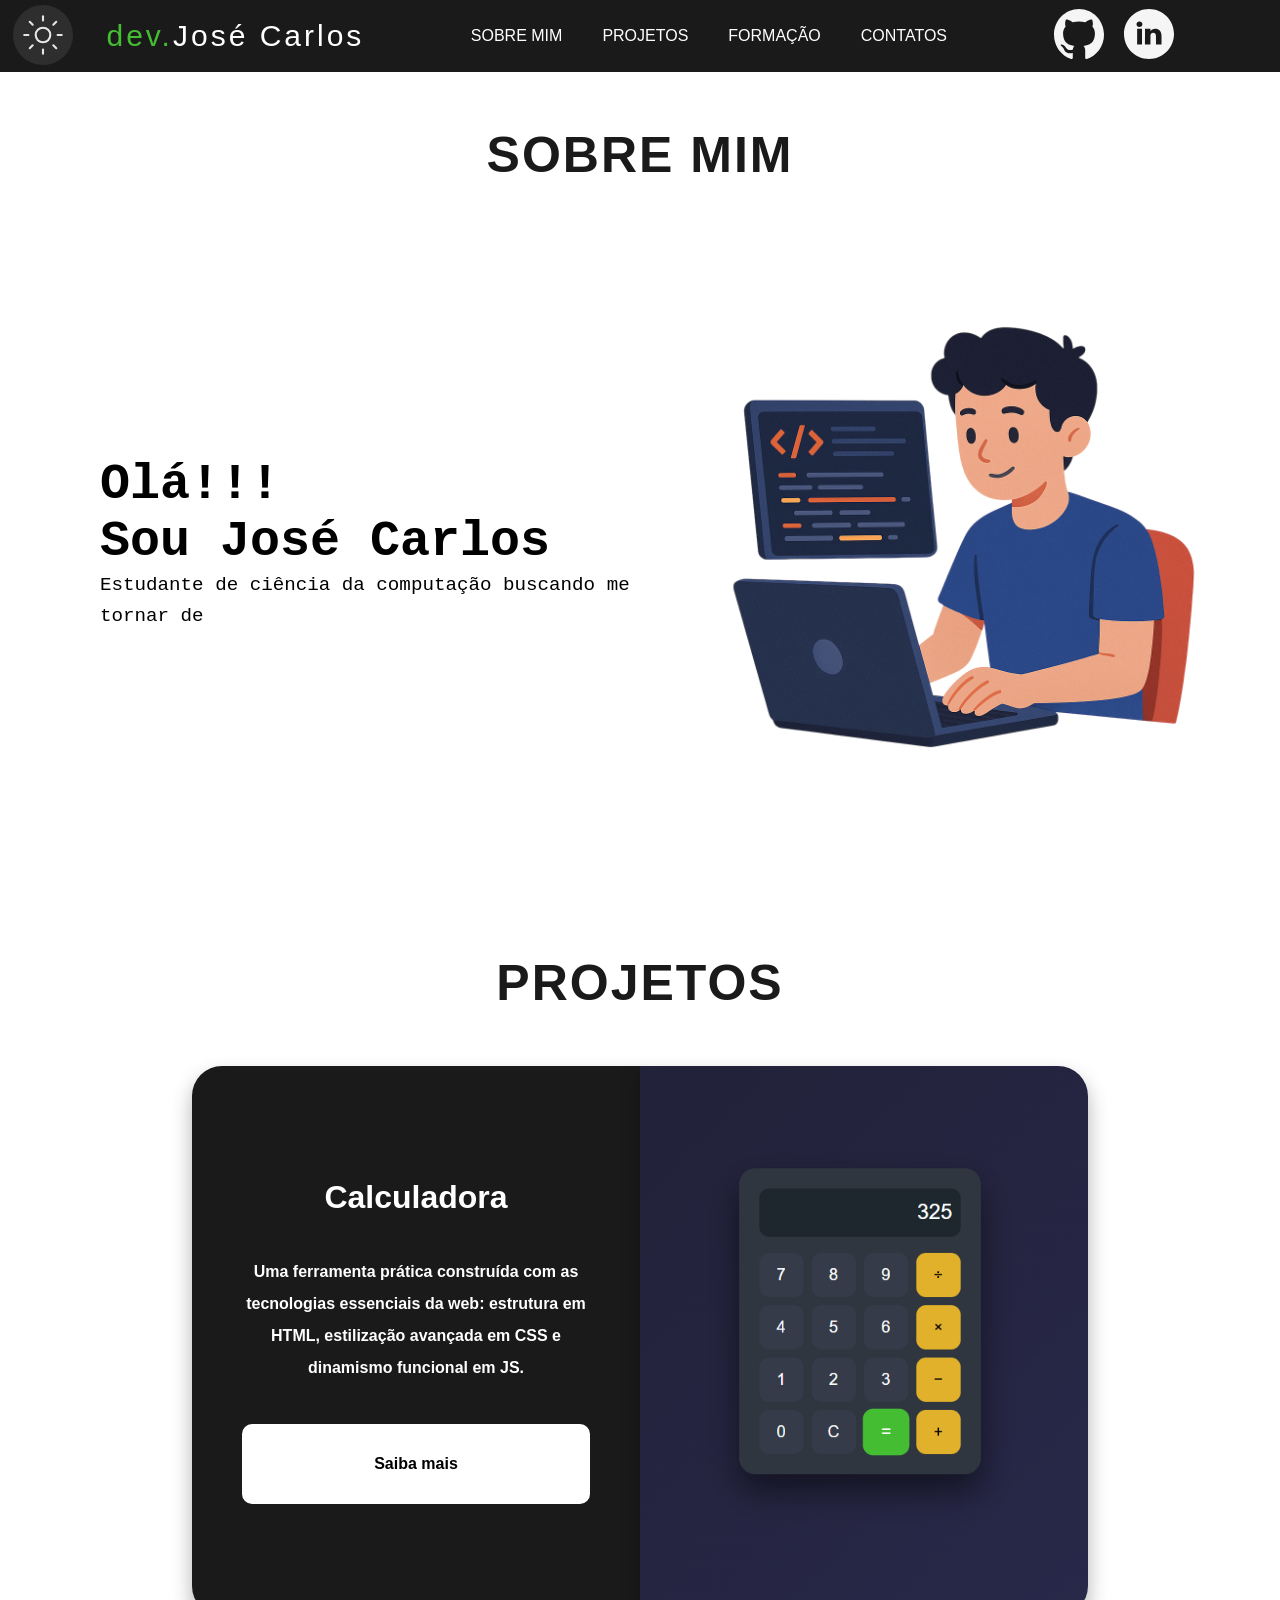
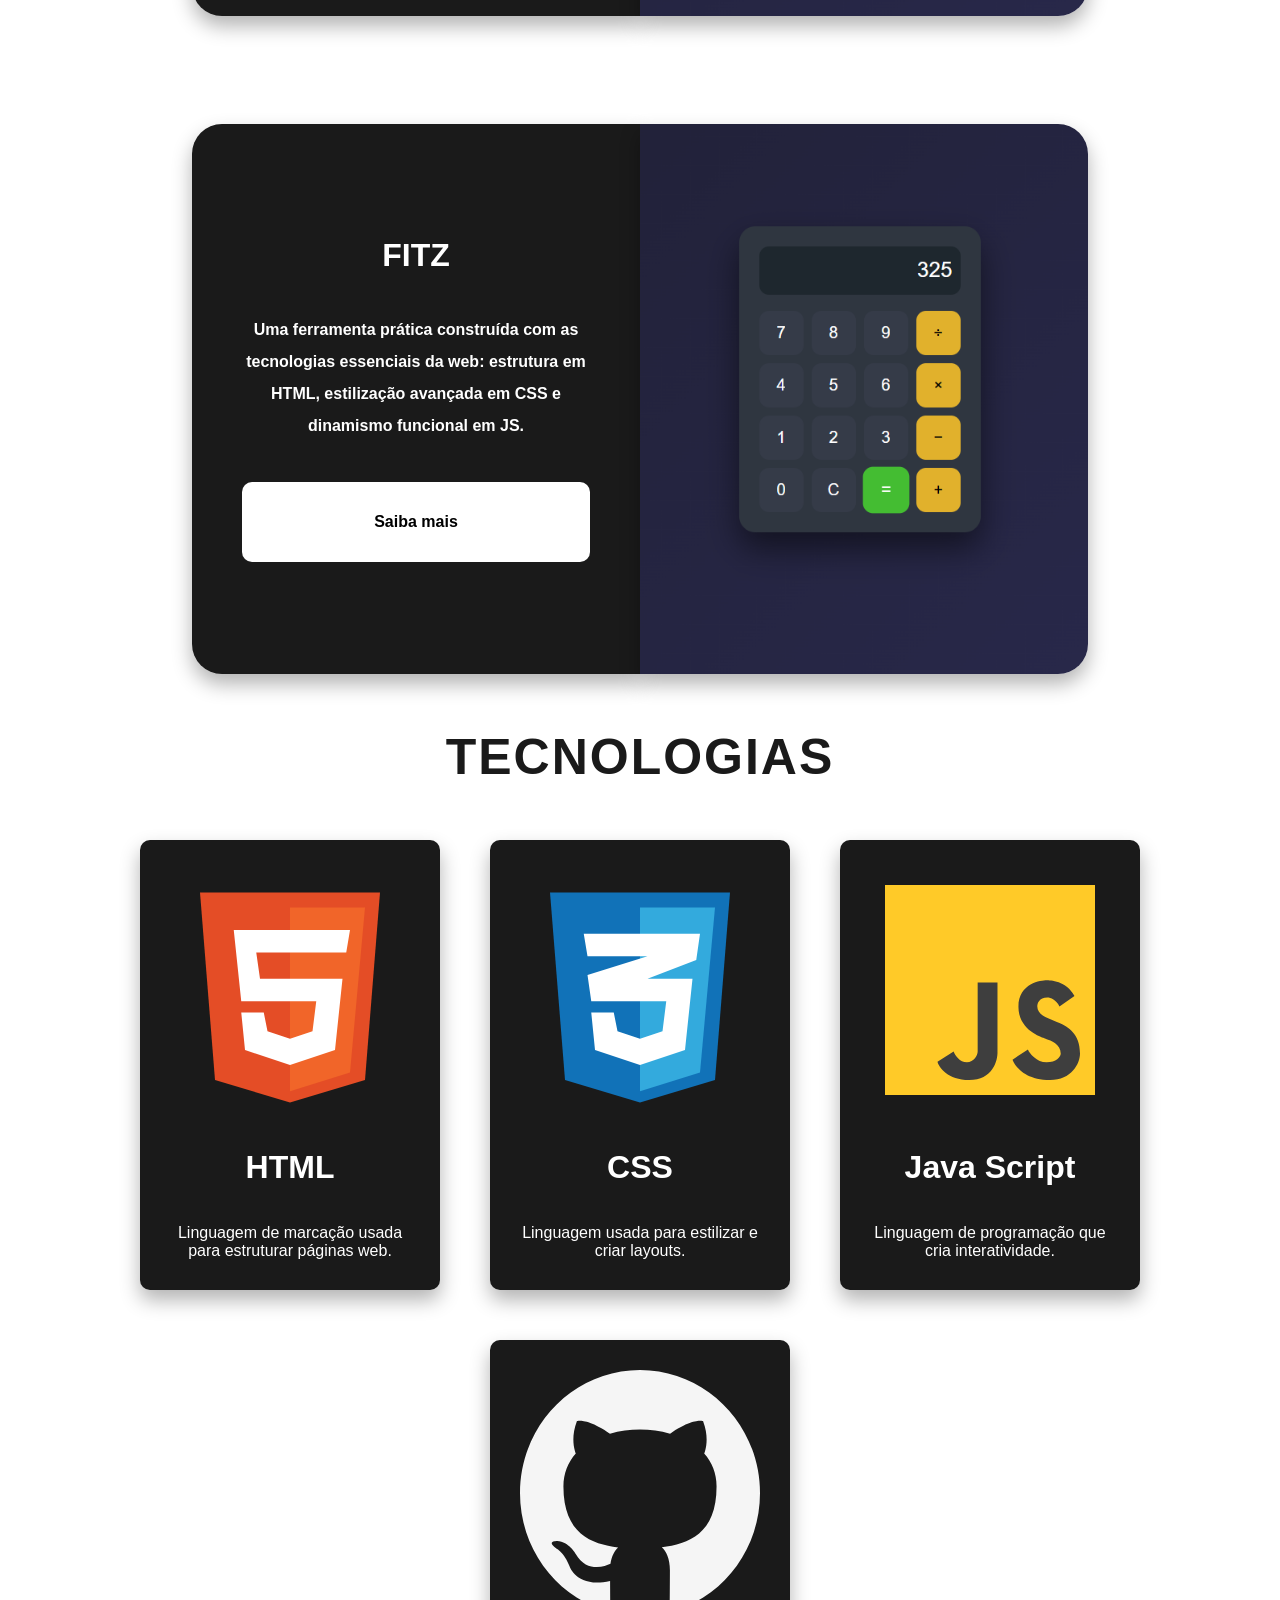
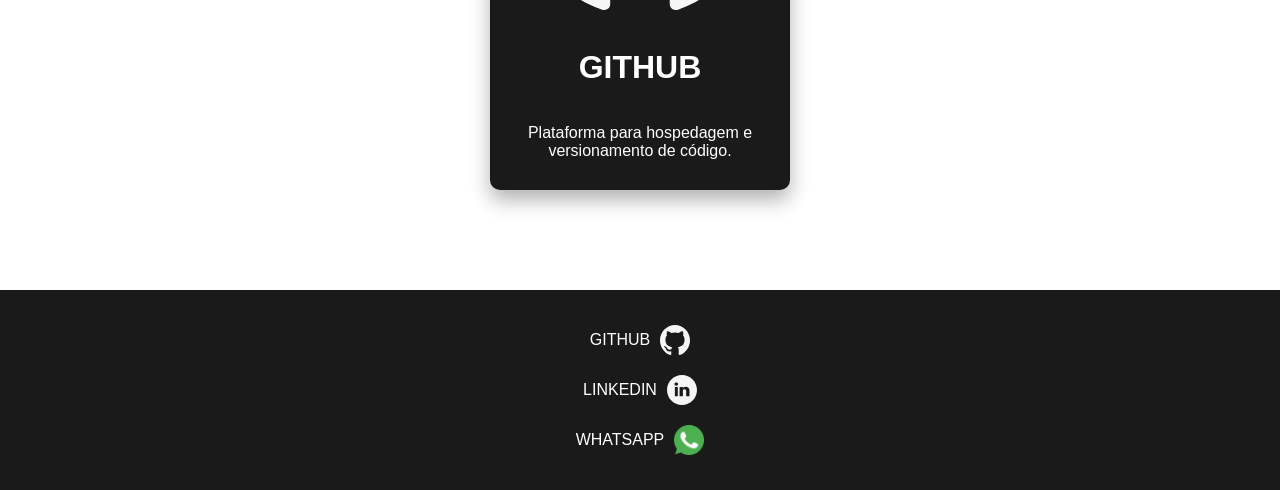
==== commit bd0ce110: "adiciona o site kapilavra ao portfólio" ====
--- a/index.html
+++ b/index.html
@@ -70,17 +70,17 @@
                 <div class="box-right"></div>
             </article>
 
-            <!-- <article id="calculadora" class="box-geral">
+            <article id="calculadora" class="box-geral">
                 <div class="box-left">
                     <h3>FITZ</h3>
                     <p>Uma ferramenta prática construída com as tecnologias essenciais da web: estrutura em HTML,
                         estilização avançada em CSS e dinamismo funcional em JS. </p>
-                    <a href="">
+                    <a href="https://josecarlos-sl.github.io/Kapilavra/">
                         <p>Saiba mais</p>
                     </a>
                 </div>
                 <div class="box-right"></div>
-            </article> -->
+            </article>
 
         </section>
 
--- a/styles.css
+++ b/styles.css
@@ -404,14 +404,25 @@
   }
 
   .boxtextosobremim {
+    height: 100px;
     width: 90%;
     padding: 50px;
   }
+   .boximagemsobremim {
+    width: 100%;
+    height: 250px;
+  }
+
+  .boximagemsobremim .imagemsobremim {
+    width: 250px;
+    height: 250px;
+  }
 }
 
 .nav-list.active {
   transform: translateX(0);
 }
+
 
 @media (max-width: 480px) {
   /* ---------------------DARKMODE--------------------- */
@@ -439,7 +450,7 @@
   /* ---------------------HEADER--------------------- */
   /* ---------------------MAIN--------------------- */
   main {
-    margin-top: 3vh;
+  margin-top: 8vh;
   }
   /* ---------------------MAIN--------------------- */
   /* ---------------------SOBREMIM--------------------- */
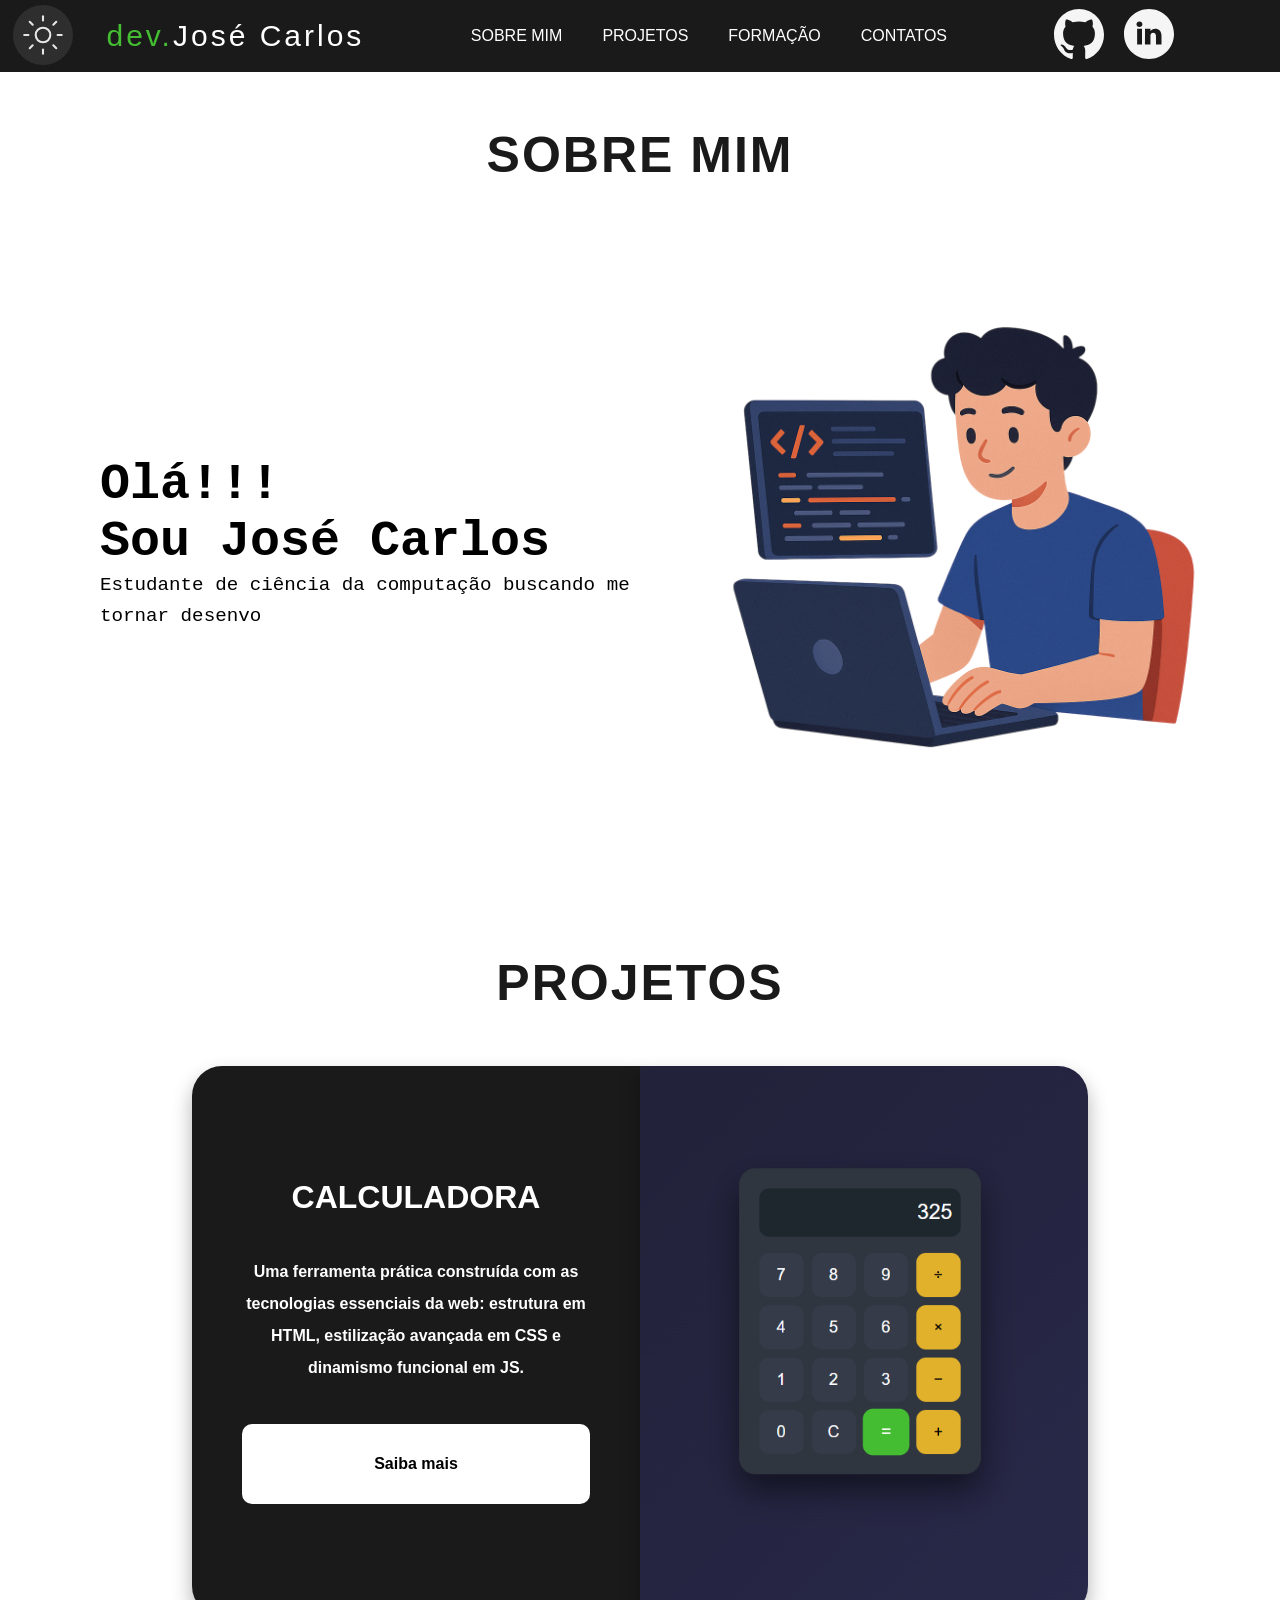
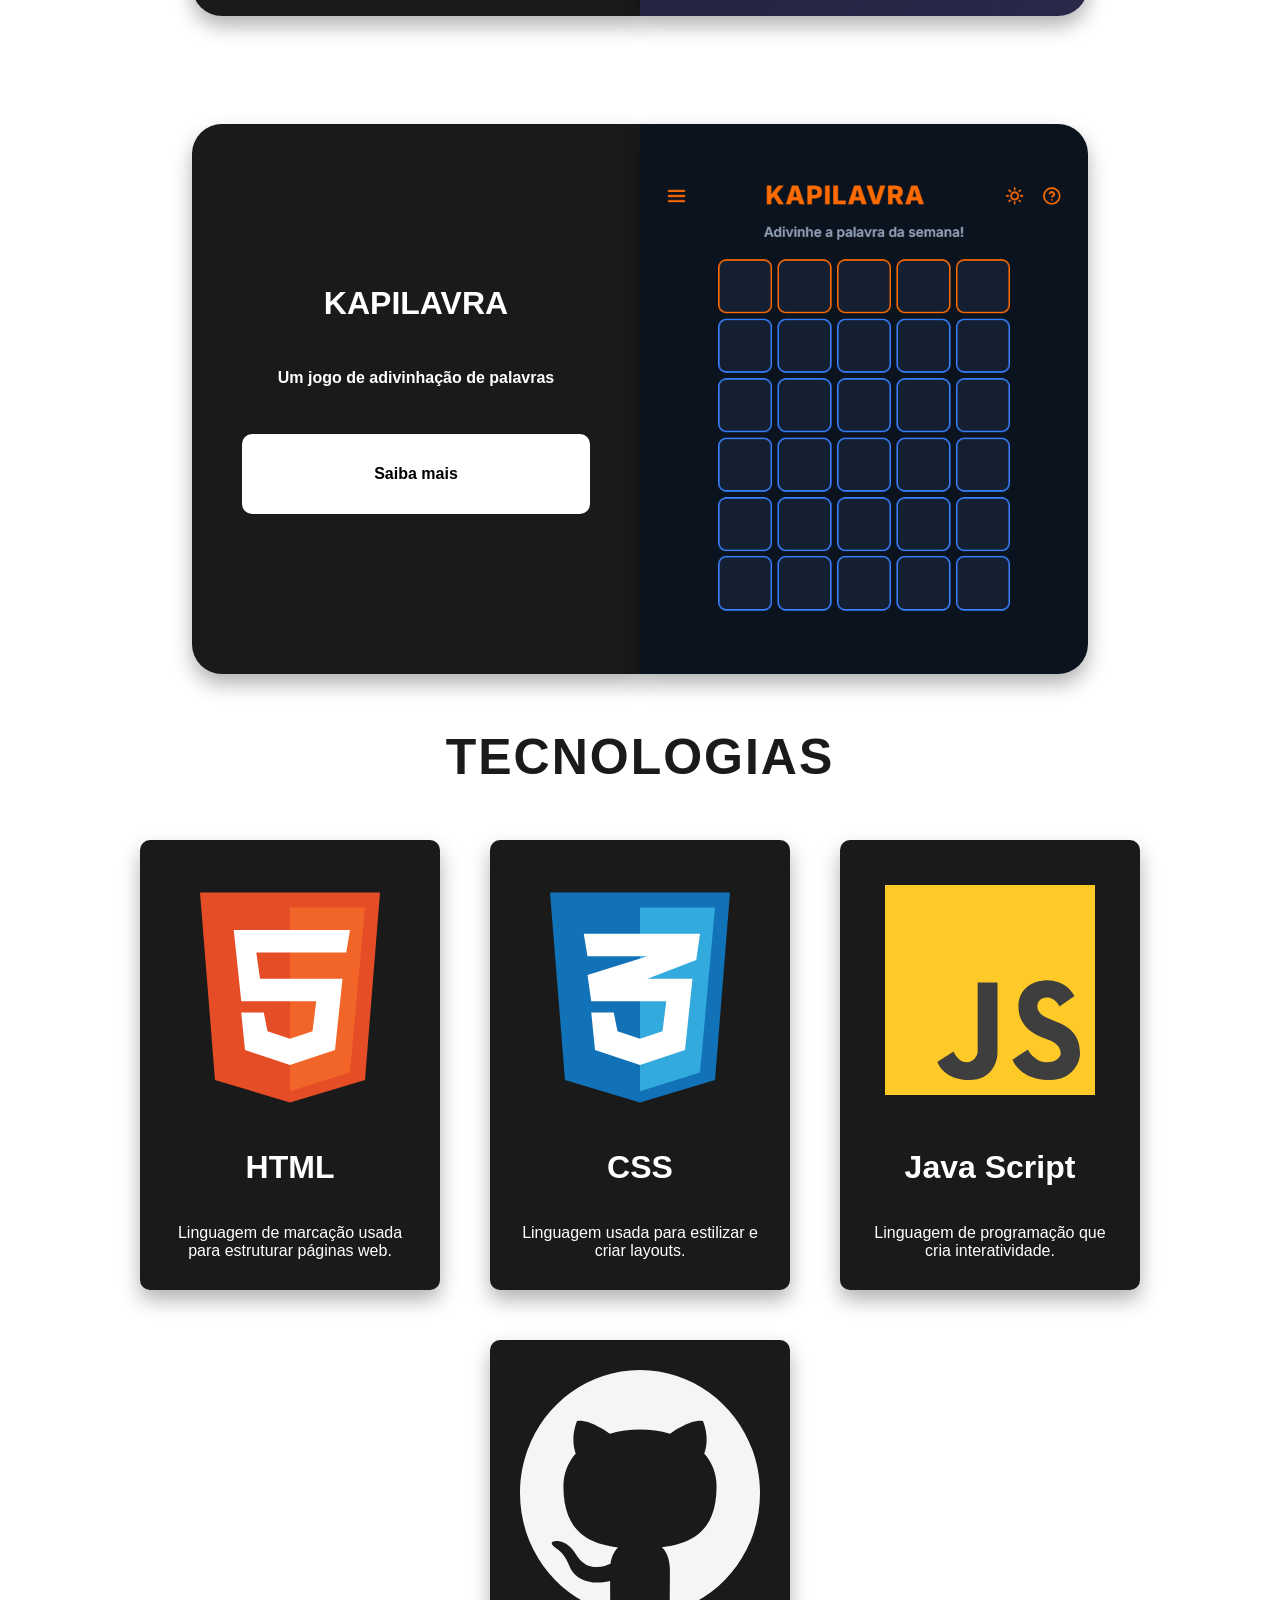
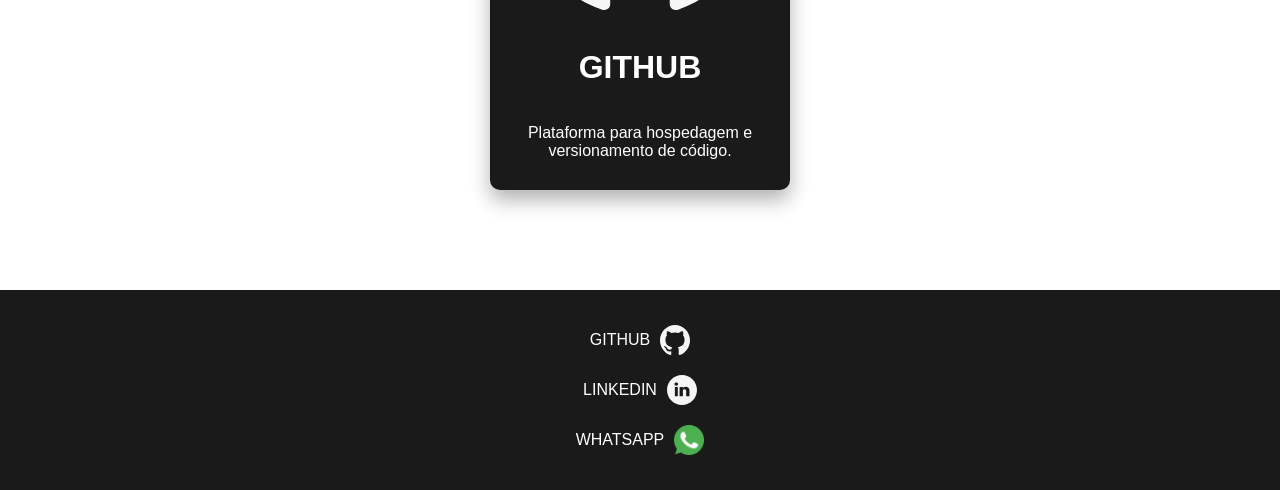
==== commit 718dfcb2: "adiciona escrita sobre a kapilavra" ====
--- a/index.html
+++ b/index.html
@@ -60,7 +60,7 @@
 
             <article id="calculadora" class="box-geral">
                 <div class="box-left">
-                    <h3>Calculadora</h3>
+                    <h3>CALCULADORA</h3>
                     <p>Uma ferramenta prática construída com as tecnologias essenciais da web: estrutura em HTML,
                         estilização avançada em CSS e dinamismo funcional em JS. </p>
                     <a href="calculadorajs/index.html" target="_blank">
@@ -70,12 +70,11 @@
                 <div class="box-right"></div>
             </article>
 
-            <article id="calculadora" class="box-geral">
+            <article id="kapilavra" class="box-geral">
                 <div class="box-left">
-                    <h3>FITZ</h3>
-                    <p>Uma ferramenta prática construída com as tecnologias essenciais da web: estrutura em HTML,
-                        estilização avançada em CSS e dinamismo funcional em JS. </p>
-                    <a href="https://josecarlos-sl.github.io/Kapilavra/">
+                    <h3>KAPILAVRA</h3>
+                    <p>Um jogo de adivinhação de palavras </p>
+                    <a href="https://josecarlos-sl.github.io/Kapilavra/" target="_blank">
                         <p>Saiba mais</p>
                     </a>
                 </div>
--- a/styles.css
+++ b/styles.css
@@ -285,6 +285,10 @@
   background-image: url(img/print-calculadora.png);
 }
 
+#kapilavra .box-right {
+  background-image: url(img/kapilavraImagem.png);
+}
+
 /* ---------------------FORMAÇÃO--------------------- */
 #formacao {
   text-align: center;
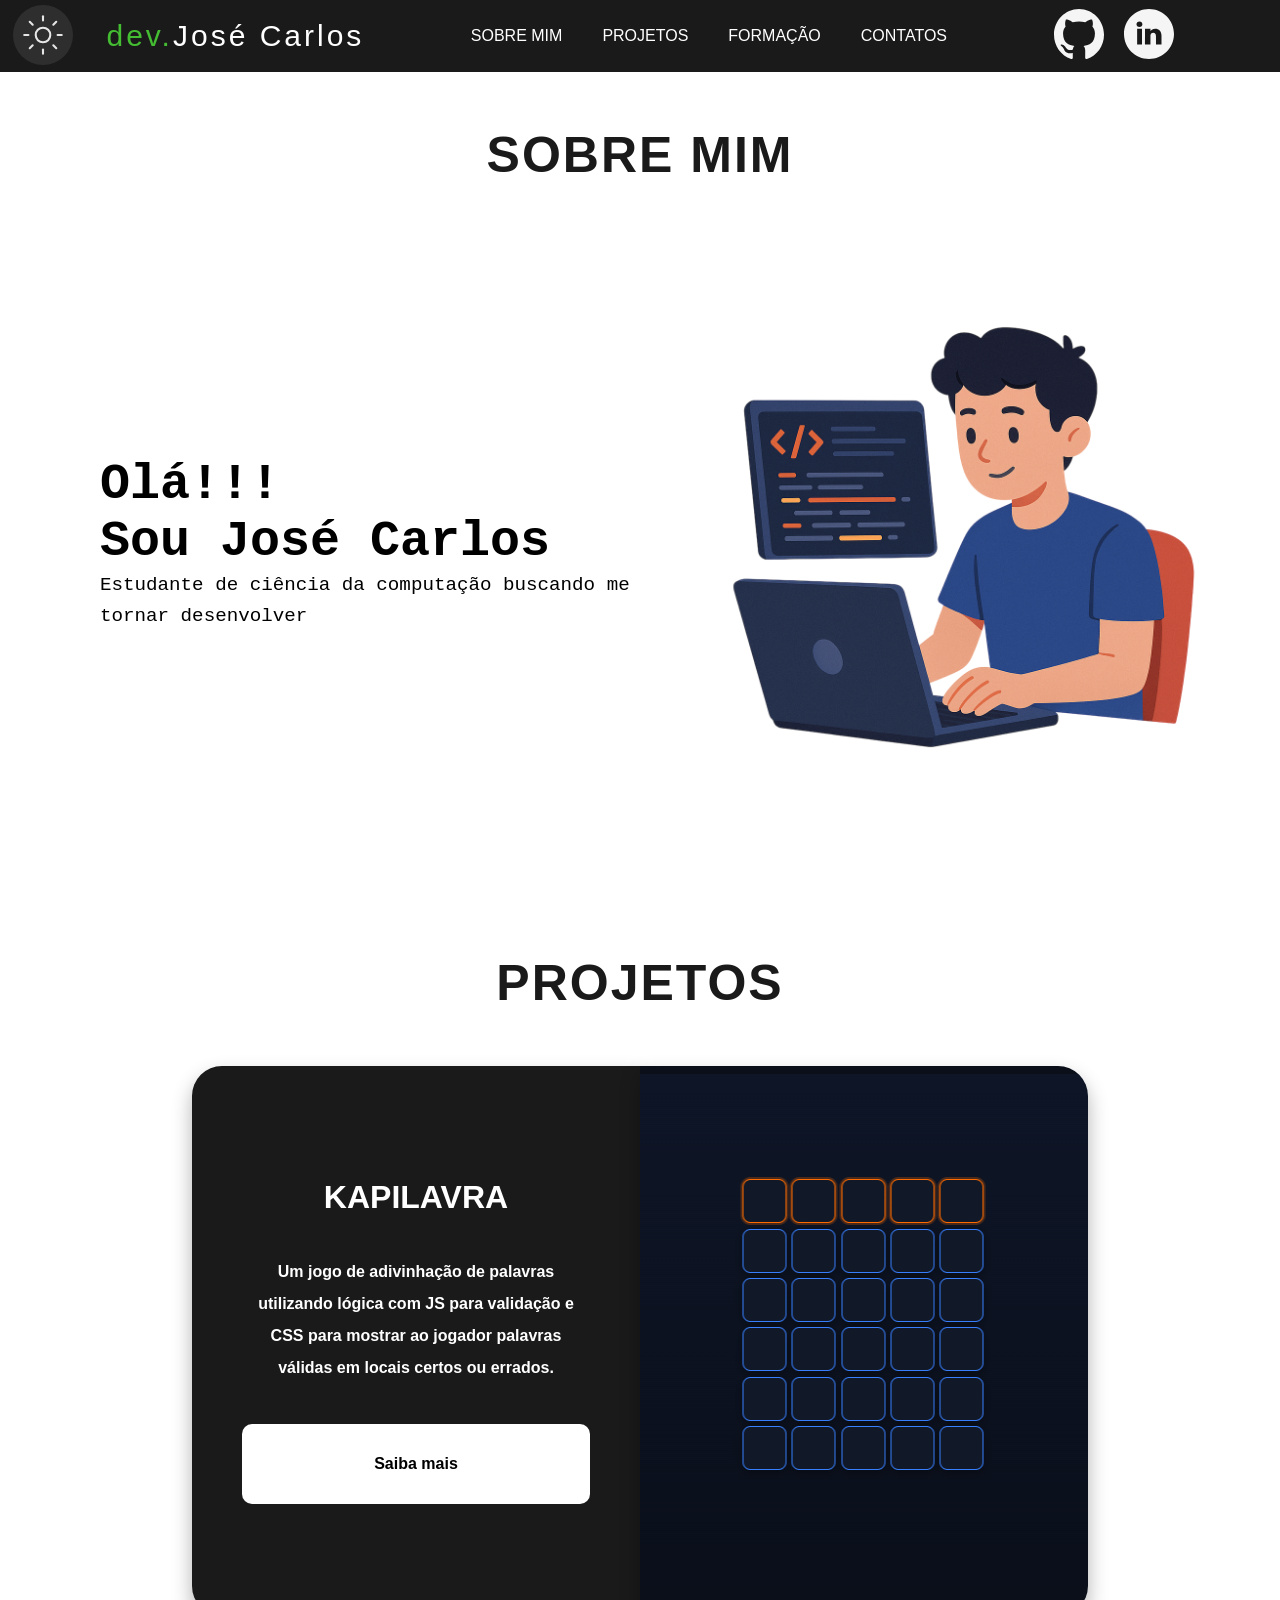
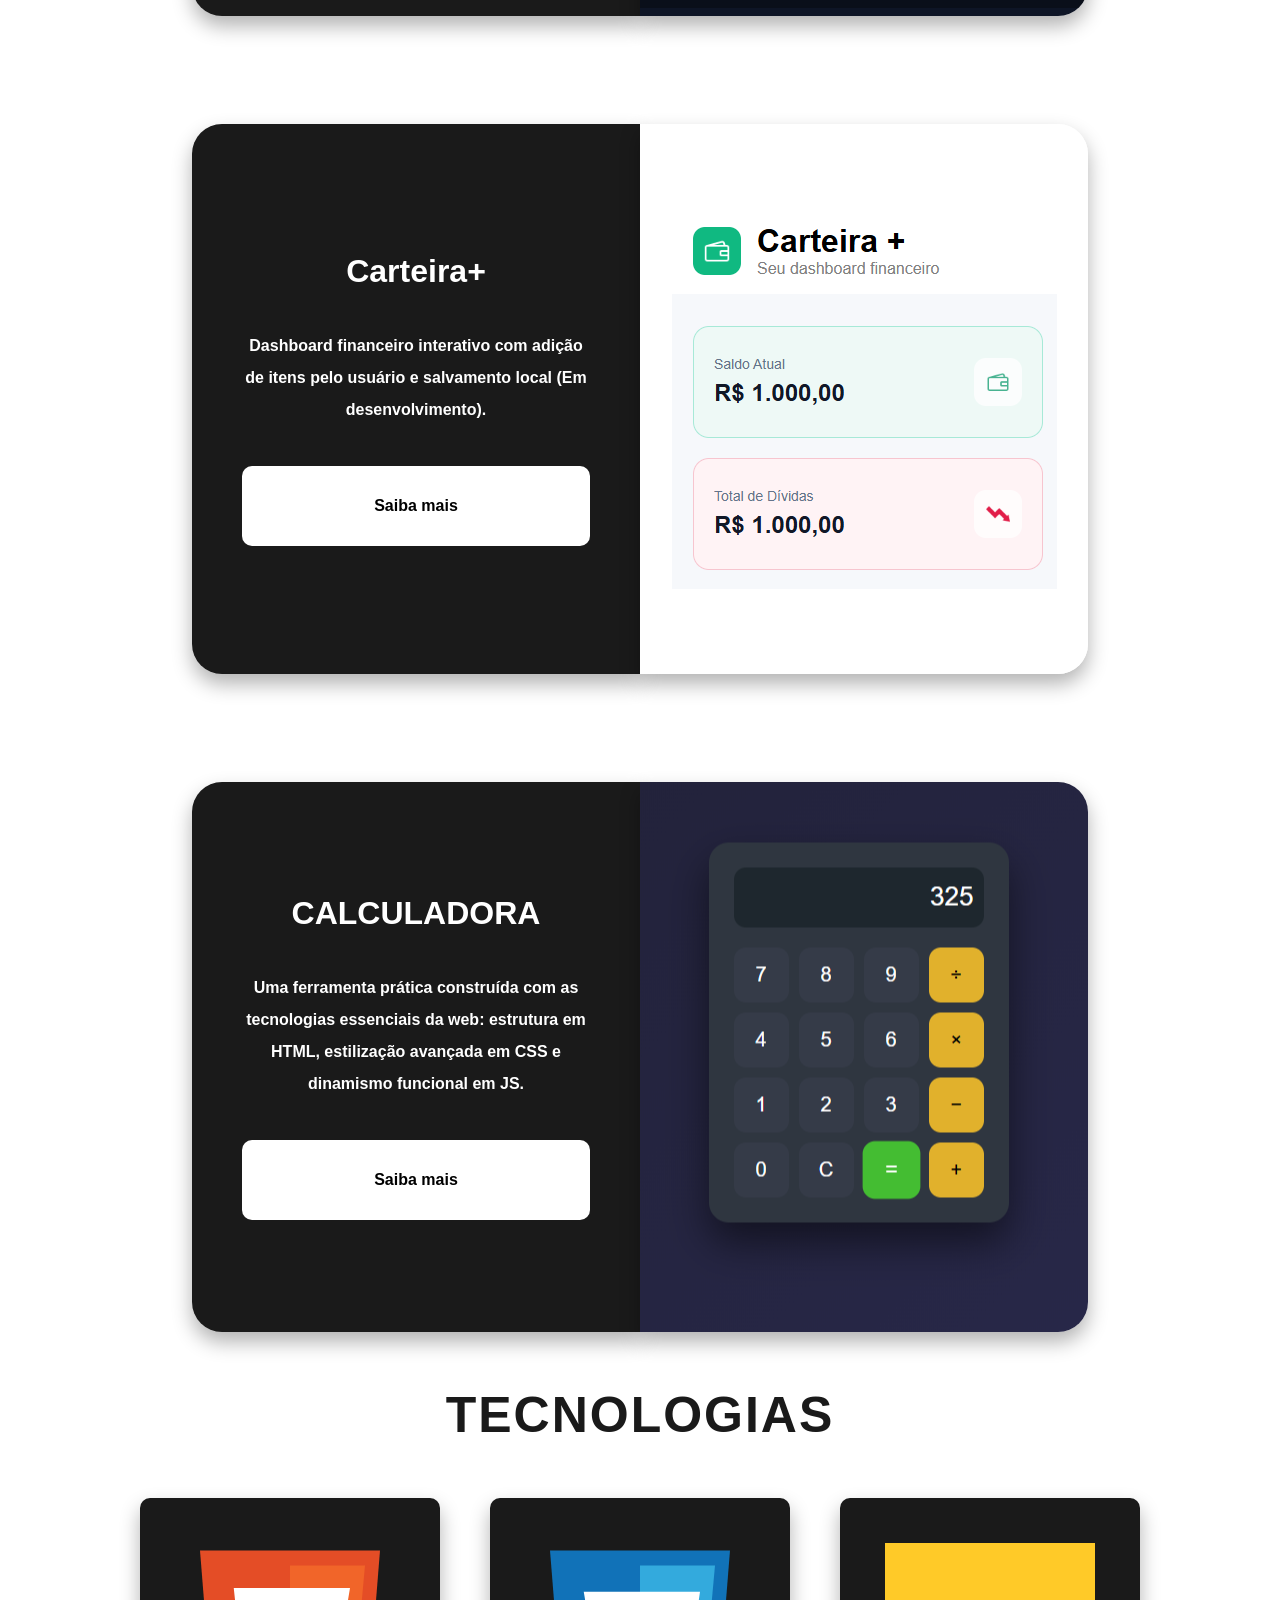
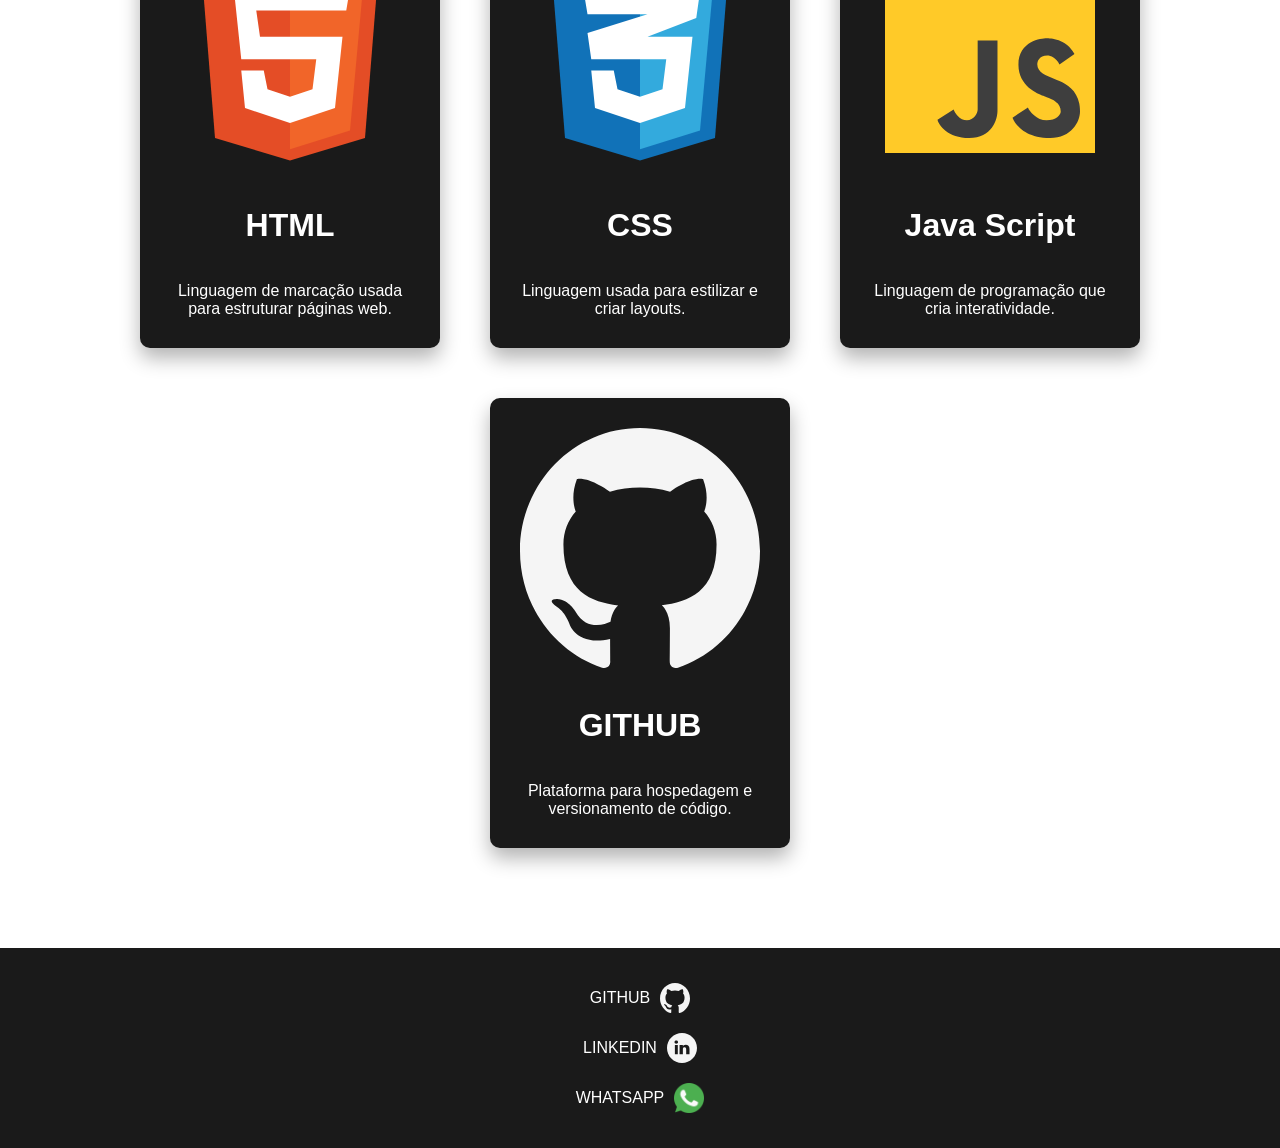
==== commit 2738131f: "adiciona o projeto da Kapilavra e do Dashboard em desenvolvimento" ====
--- a/index.html
+++ b/index.html
@@ -57,7 +57,26 @@
 
         <section id="projetos">
             <h2>PROJETOS</h2>
-
+            <article id="kapilavra" class="box-geral">
+                <div class="box-left">
+                    <h3>KAPILAVRA</h3>
+                    <p>Um jogo de adivinhação de palavras utilizando lógica com JS para validação e CSS para mostrar ao jogador palavras válidas em locais certos ou errados.</p>
+                    <a href="https://josecarlos-sl.github.io/Kapilavra/" target="_blank">
+                        <p>Saiba mais</p>
+                    </a>
+                </div>
+                <div class="box-right"><div class="imagem-kapilavra"></div></div>
+            </article>
+            <article id="carteira" class="box-geral">
+                <div class="box-left">
+                    <h3>Carteira+</h3>
+                    <p>Dashboard financeiro interativo com adição de itens pelo usuário e salvamento local (Em desenvolvimento).</p>
+                    <a href="https://josecarlos-sl.github.io/dashboard-CarteiraPlus/" target="_blank">
+                        <p>Saiba mais</p>
+                    </a>
+                </div>
+                <div class="box-right"><div class="imagem-carteiraplus"></div></div>
+            </article>
             <article id="calculadora" class="box-geral">
                 <div class="box-left">
                     <h3>CALCULADORA</h3>
@@ -67,18 +86,7 @@
                         <p>Saiba mais</p>
                     </a>
                 </div>
-                <div class="box-right"></div>
-            </article>
-
-            <article id="kapilavra" class="box-geral">
-                <div class="box-left">
-                    <h3>KAPILAVRA</h3>
-                    <p>Um jogo de adivinhação de palavras </p>
-                    <a href="https://josecarlos-sl.github.io/Kapilavra/" target="_blank">
-                        <p>Saiba mais</p>
-                    </a>
-                </div>
-                <div class="box-right"></div>
+                <div class="box-right"><div class="imagem-calculadora"></div></div>
             </article>
 
         </section>
--- a/styles.css
+++ b/styles.css
@@ -277,17 +277,44 @@
   min-width: 300px;
   border-radius: 0 30px 30px 0;
   box-shadow: var(--box-shadow-color);
+  object-position: center;
+  display: flex;
+  align-items: center;
+  justify-content: center;
+  background-size: cover;
+  overflow: hidden;
+  
+}
+/* ---------------------Box imagens box right--------------------- */
+.box-right .imagem-kapilavra{
+  background-image: url(img/kapilavraImagem.png);
+  background-position: center;
+
+  width: 100%;
+  height: 100%;
+
+}
+
+.imagem-carteiraplus{
+  background-color: white;
+  background-image: url(img/imagem-Carteira.png);
+  background-position: center;
   background-repeat: no-repeat;
-  background-size: cover;
-}
-
-#calculadora .box-right {
+
+  width: 100%;
+  height: 100%;
+
+}
+
+.imagem-calculadora{
   background-image: url(img/print-calculadora.png);
-}
-
-#kapilavra .box-right {
-  background-image: url(img/kapilavraImagem.png);
-}
+  background-position: center;
+
+  width: 100%;
+  height: 100%;
+
+}
+
 
 /* ---------------------FORMAÇÃO--------------------- */
 #formacao {
@@ -522,6 +549,25 @@
   .box-right {
     border-radius: 0 0 30px 30px;
   }
+
+  .box-right .imagem-kapilavra{
+ 
+  background-repeat: no-repeat;
+  background-size: 150%;
+  }
+
+  .imagem-carteiraplus{
+
+    background-repeat: no-repeat;
+  background-size: 90%;
+
+  }
+
+  .imagem-calculadora{
+ 
+  background-repeat: no-repeat;
+  background-size: 150%;
+  }
   /* ---------------------PROJETOS--------------------- */
 
   h2 {
